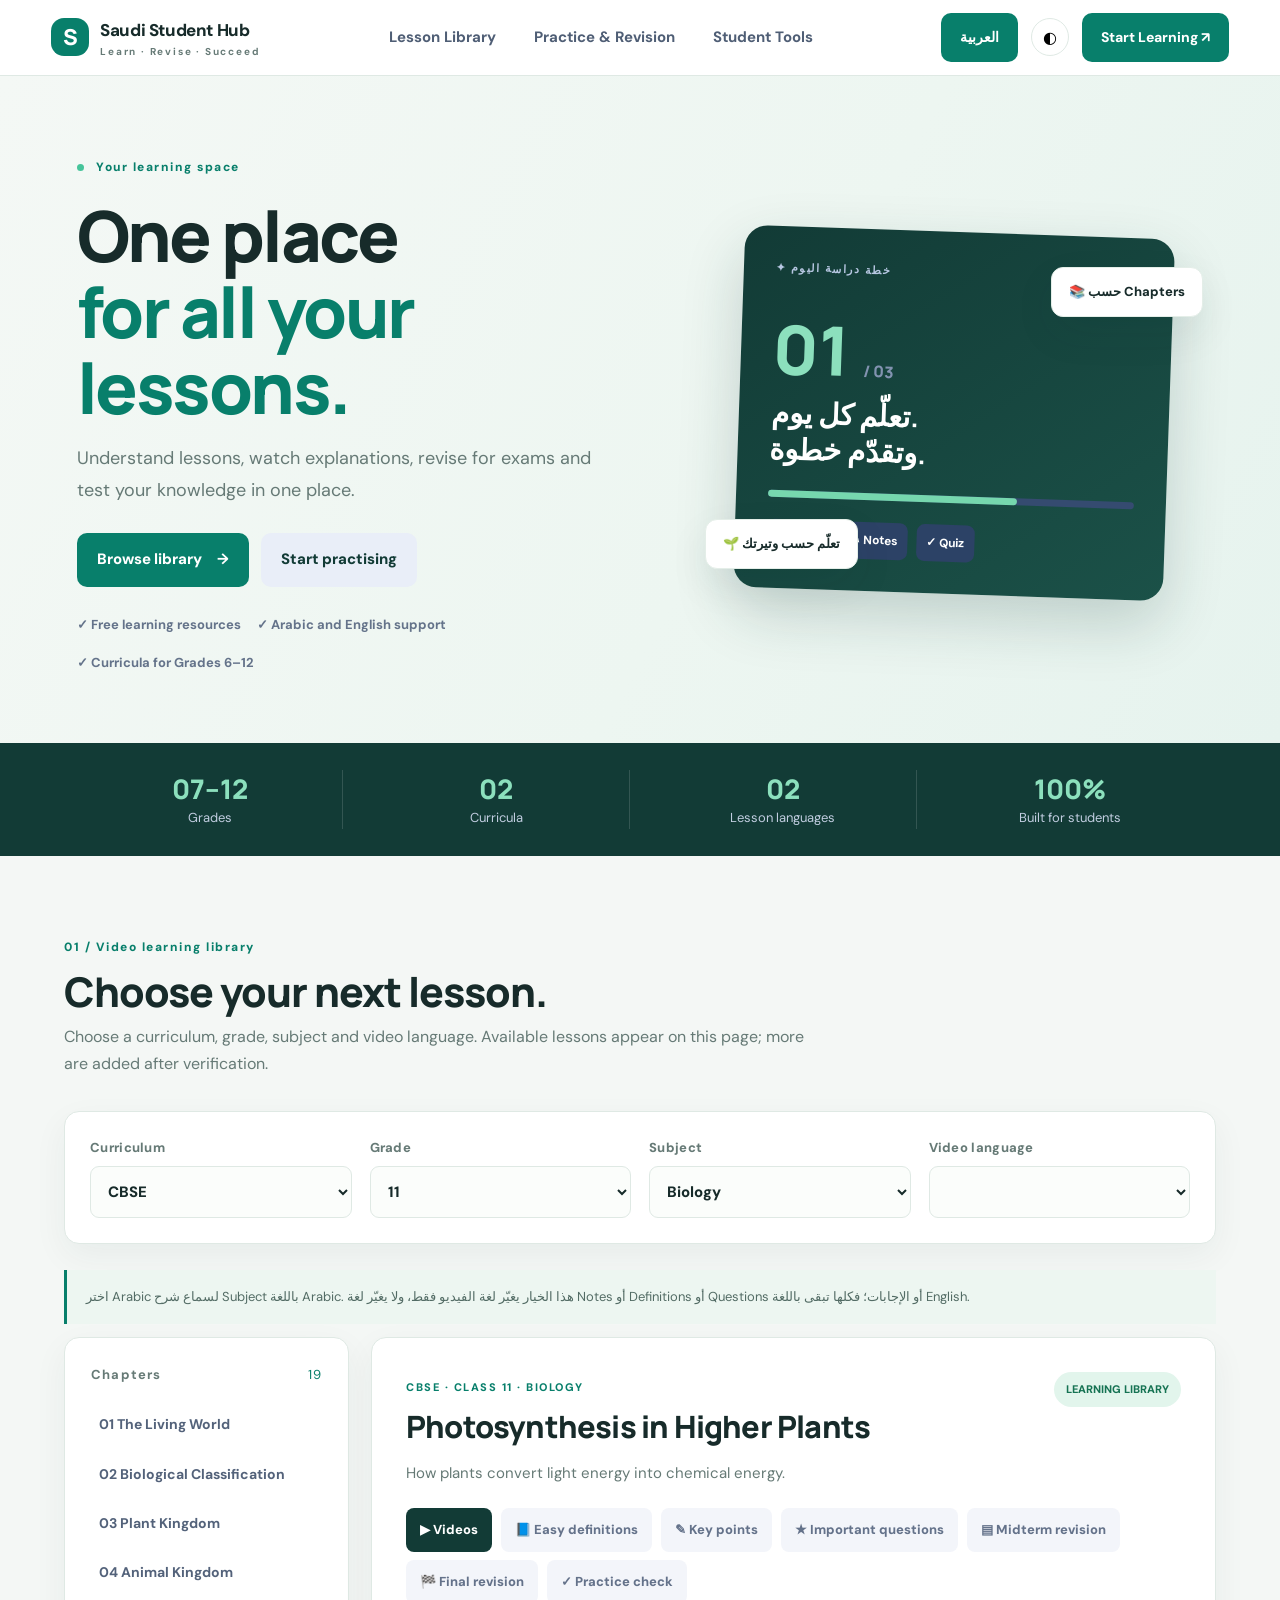
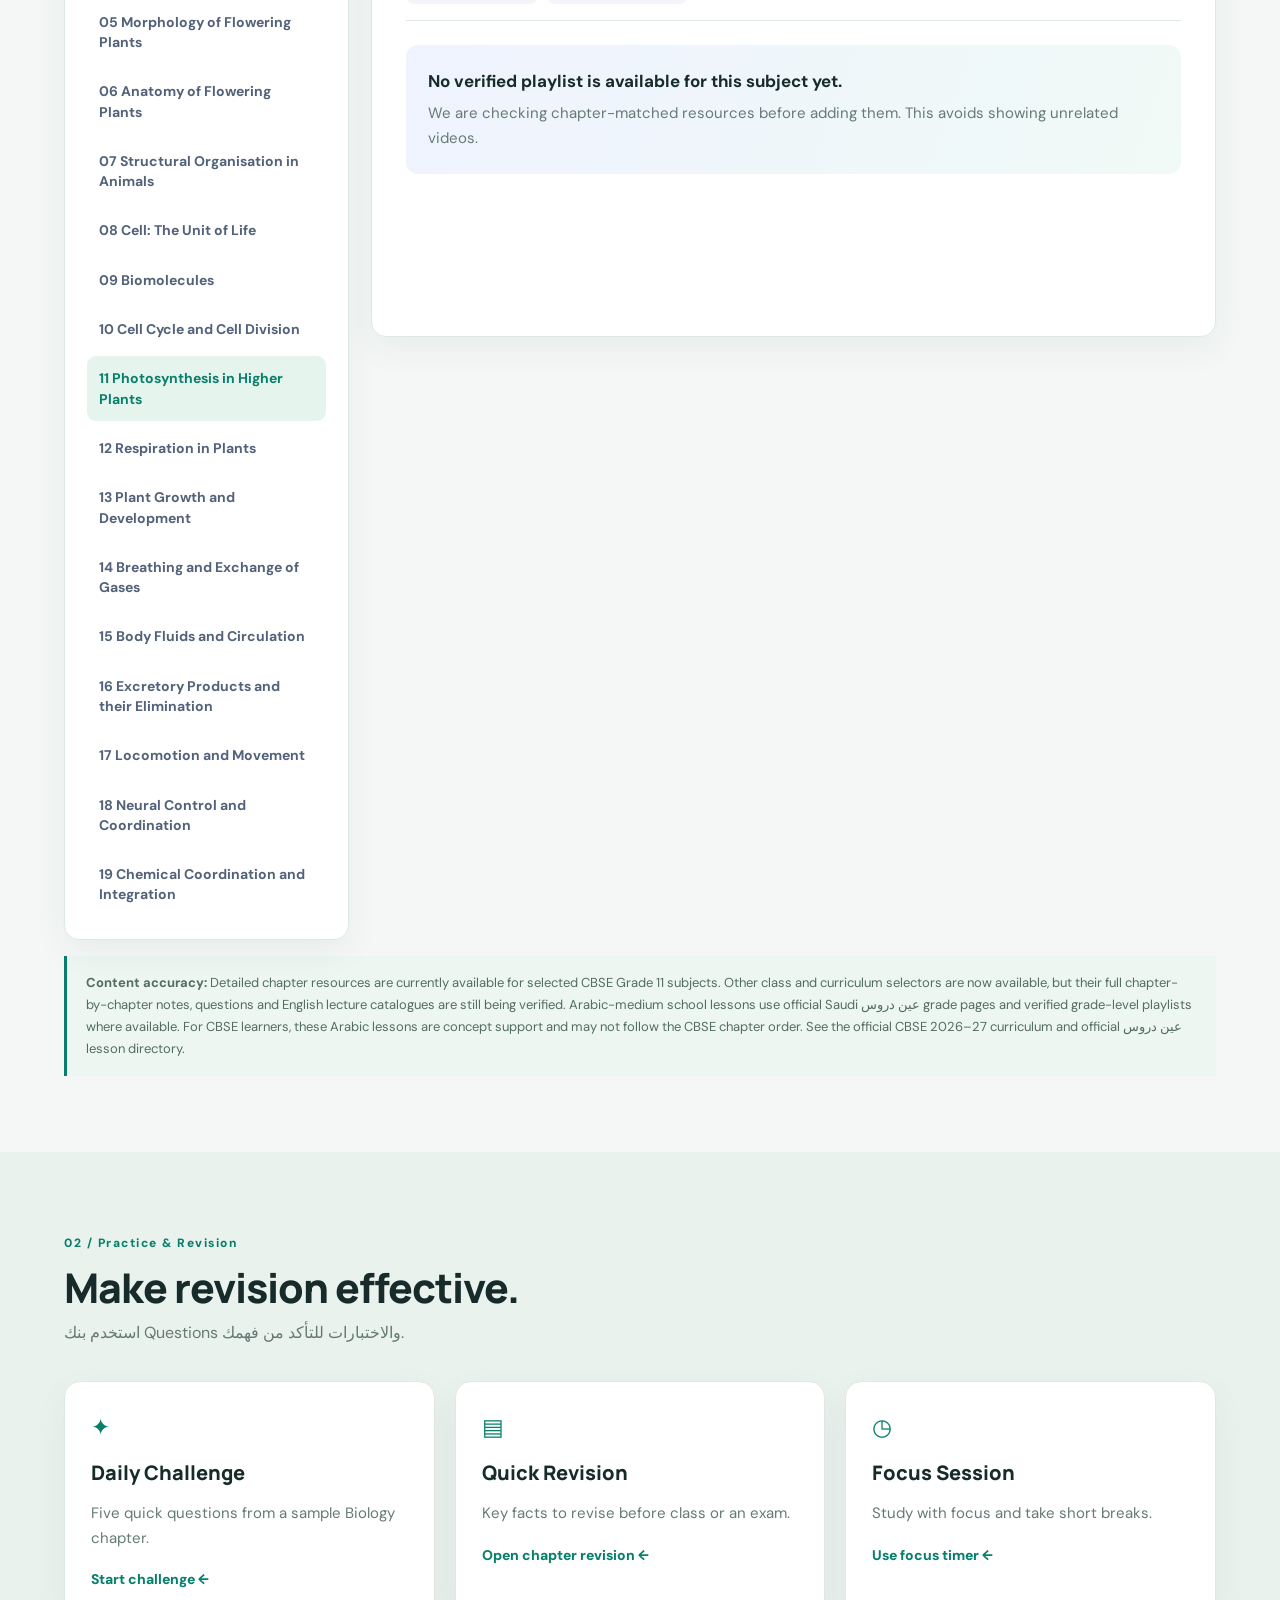
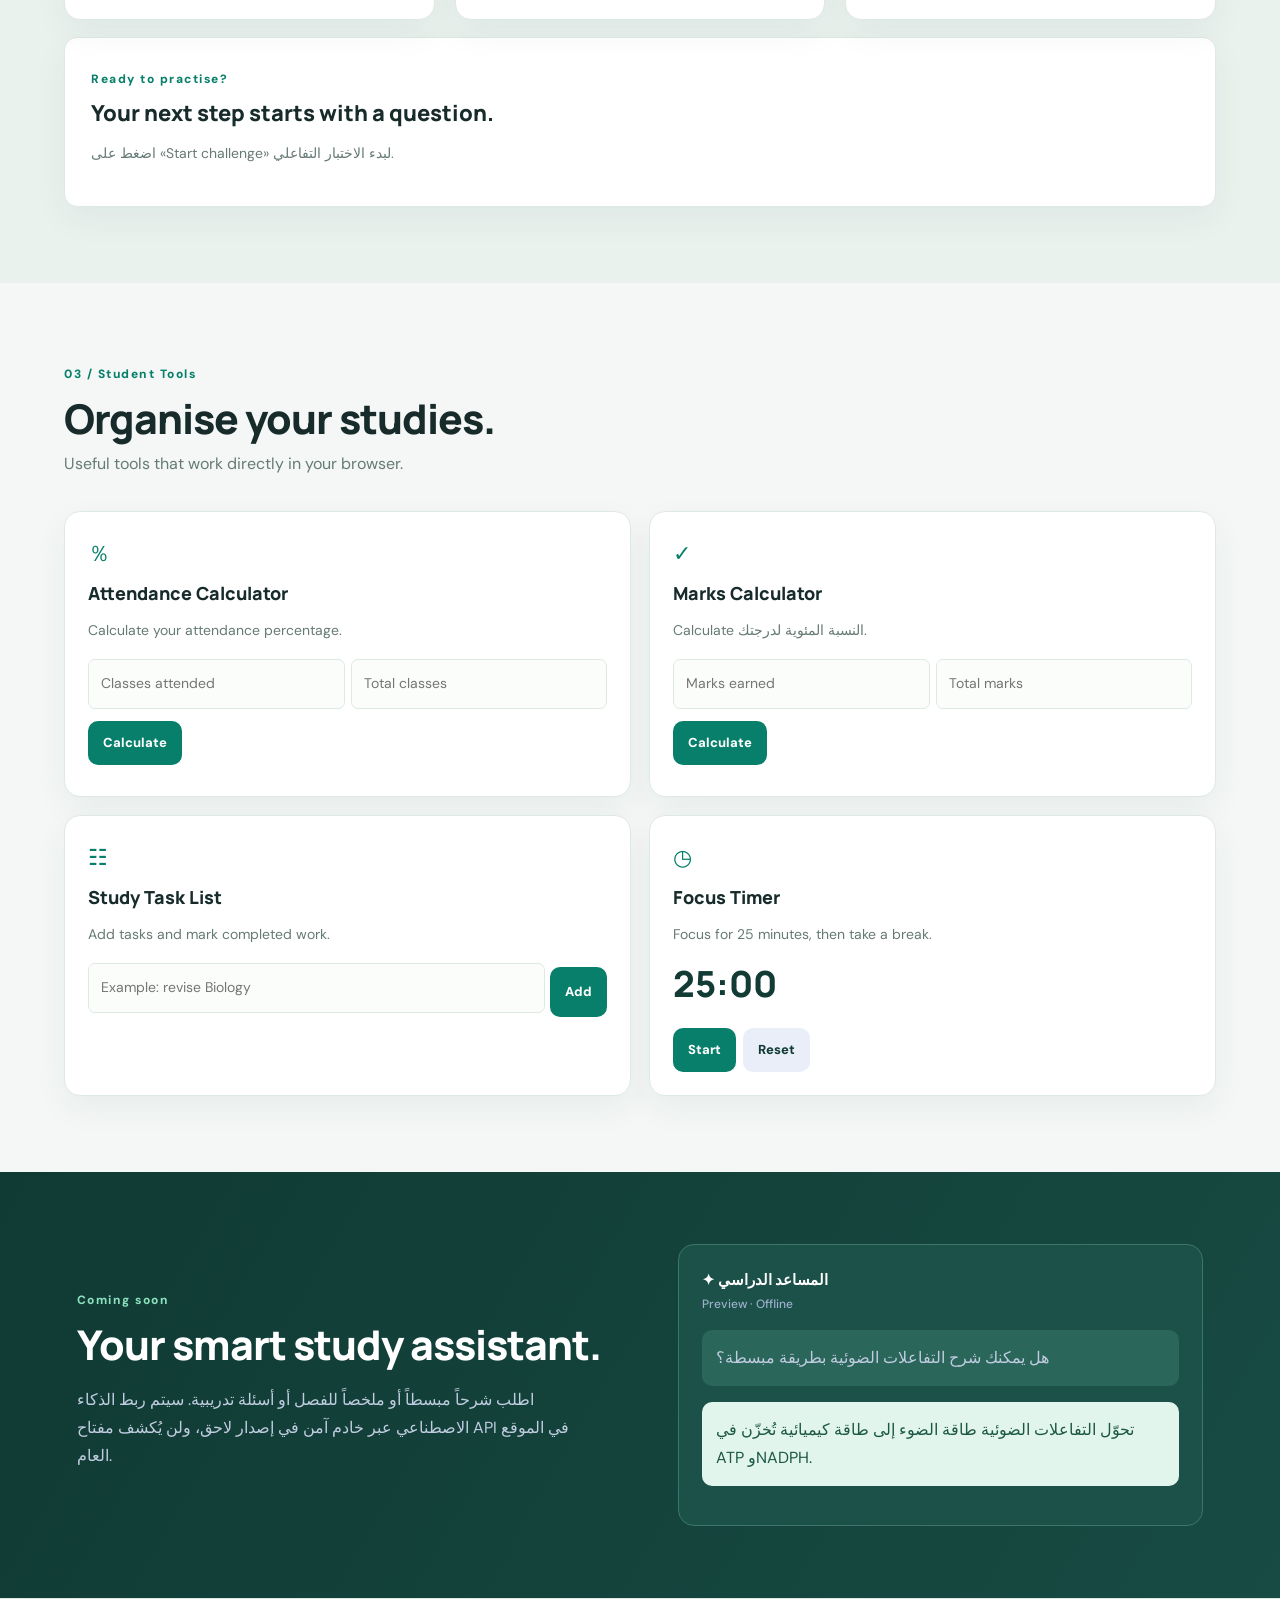
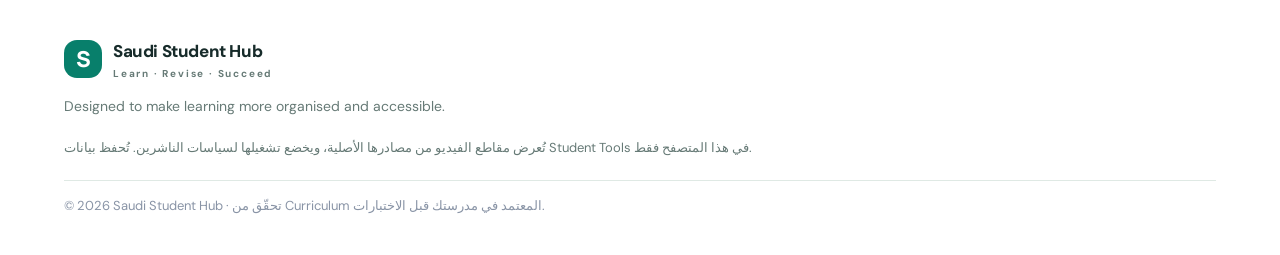
==== index-en.html @ b5b779c4 "Add English interface page for Saudi Student Hub" ====
<!doctype html>
<html lang="en" dir="ltr">
<head>
<meta charset="utf-8"><meta name="viewport" content="width=device-width,initial-scale=1">
<meta name="description" content="Saudi Student Hub: organised chapter lessons, embedded videos, notes, revision and practice.">
<title>Saudi Student Hub | Learn, Revise, Succeed</title><link rel="stylesheet" href="style.css">
</head>
<body>
<header class="topbar"><a class="brand" href="#home"><span class="brandmark">S</span><span>Saudi Student Hub<small>Learn · Revise · Succeed</small></span></a><nav><a href="#library">Lesson Library</a><a href="#practice">Practice & Revision</a><a href="#tools">Student Tools</a></nav><div class="top-actions"><a class="primary-link" href="index.html">Arabic</a><button id="themeToggle" class="icon-btn" aria-label="تغيير المظهر">◐</button><a class="primary-link" href="#library">Start Learning ↗</a></div></header>
<main id="home">
<section class="hero"><div class="hero-copy"><span class="eyebrow"><i></i> Your learning space</span><h1>One place<br><em>for all your lessons.</em></h1><p>Understand lessons, watch explanations, revise for exams and test your knowledge in one place.</p><div class="hero-actions"><a class="btn primary" href="#library">Browse library <b>→</b></a><a class="btn secondary" href="#practice">Start practising</a></div><div class="hero-meta"><span>✓ Free learning resources</span><span>✓ Arabic and English support</span><span>✓ Curricula for Grades 6–12</span></div></div><div class="hero-art"><div class="art-card"><div class="art-head"><span>✦ خطة دراسة اليوم</span><span class="status">READY</span></div><div class="art-number">01 <small>/ 03</small></div><h3>تعلّم كل يوم.<br>وتقدّم خطوة.</h3><div class="art-progress"><span></span></div><div class="art-tags"><b>▶ Video</b><b>✎ Notes</b><b>✓ Quiz</b></div></div><div class="bubble bubble-one">📚 حسب Chapters</div><div class="bubble bubble-two">🌱 تعلّم حسب وتيرتك</div></div></section>
<section class="stats"><div><b>07–12</b><span>Grades</span></div><div><b>02</b><span>Curricula</span></div><div><b>02</b><span>Lesson languages</span></div><div><b>100%</b><span>Built for students</span></div></section>
<section id="library" class="section"><div class="section-title"><div><span class="eyebrow">01 / Video learning library</span><h2>Choose your next lesson.</h2><p>Choose a curriculum, grade, subject and video language. Available lessons appear on this page; more are added after verification.</p></div></div>
<div class="selector-panel"><label>Curriculum<select id="curriculum"><option value="CBSE">CBSE</option><option value="Saudi curriculum">Curriculum السعودي</option></select></label><label>Grade<select id="classSelect"><option>6</option><option>7</option><option>8</option><option>9</option><option>10</option><option selected>11</option><option>12</option></select></label><label>Subject<select id="subjectSelect"><option>Biology</option><option>Chemistry</option><option>Physics</option><option>Mathematics</option><option value="English">English</option><option value="Arabic">Arabic</option></select></label><label>Video language<select id="languageSelect"><option>English</option><option>Arabic</option></select></label></div>
<p class="scope-note">اختر Arabic لسماع شرح Subject باللغة Arabic. هذا الخيار يغيّر لغة الفيديو فقط، ولا يغيّر لغة Notes أو Definitions أو Questions أو الإجابات؛ فكلها تبقى باللغة English.</p>
<div class="learning-layout"><aside class="chapter-panel"><div class="panel-heading"><b>Chapters</b><span id="chapterCount">08</span></div><div id="chapterList"></div></aside><article id="chapterArea" class="chapter-area" aria-live="polite"></article></div>
<div class="scope-note"><b>Content accuracy:</b> Detailed chapter resources are currently available for selected CBSE Grade 11 subjects. Other class and curriculum selectors are now available, but their full chapter-by-chapter notes, questions and English lecture catalogues are still being verified. Arabic-medium school lessons use official Saudi عين دروس grade pages and verified grade-level playlists where available. For CBSE learners, these Arabic lessons are concept support and may not follow the CBSE chapter order. See the <a href="https://cbseacademic.nic.in/curriculum_2027.html" target="_blank" rel="noopener">official CBSE 2026–27 curriculum</a> and <a href="https://www.ientv.edu.sa/ar/doros" target="_blank" rel="noopener">official عين دروس lesson directory</a>.</div>
</section>
<section id="practice" class="section practice-section"><div class="section-title"><div><span class="eyebrow">02 / Practice & Revision</span><h2>Make revision effective.</h2><p>استخدم بنك Questions والاختبارات للتأكد من فهمك.</p></div></div><div class="practice-grid"><div class="practice-card"><span class="card-icon">✦</span><h3>Daily Challenge</h3><p>Five quick questions from a sample Biology chapter.</p><button class="text-btn" id="dailyQuiz">Start challenge ←</button></div><div class="practice-card"><span class="card-icon">▤</span><h3>Quick Revision</h3><p>Key facts to revise before class or an exam.</p><a class="text-btn" href="#library">Open chapter revision ←</a></div><div class="practice-card"><span class="card-icon">◷</span><h3>Focus Session</h3><p>Study with focus and take short breaks.</p><a class="text-btn" href="#tools">Use focus timer ←</a></div></div><div id="quizArea" class="quiz-area"><div><span class="eyebrow">Ready to practise?</span><h3>Your next step starts with a question.</h3><p>اضغط على «Start challenge» لبدء الاختبار التفاعلي.</p></div></div></section>
<section id="tools" class="section tools-section"><div class="section-title"><div><span class="eyebrow">03 / Student Tools</span><h2>Organise your studies.</h2><p>Useful tools that work directly in your browser.</p></div></div><div class="tools-grid"><div class="tool-card"><span class="tool-symbol">％</span><h3>Attendance Calculator</h3><p>Calculate your attendance percentage.</p><div class="two-inputs"><input id="attended" type="number" min="0" placeholder="Classes attended"><input id="total" type="number" min="1" placeholder="Total classes"></div><button class="btn primary small" id="attendanceBtn">Calculate</button><output id="attendanceResult"></output></div><div class="tool-card"><span class="tool-symbol">✓</span><h3>Marks Calculator</h3><p>Calculate النسبة المئوية لدرجتك.</p><div class="two-inputs"><input id="marks" type="number" min="0" placeholder="Marks earned"><input id="outOf" type="number" min="1" placeholder="Total marks"></div><button class="btn primary small" id="marksBtn">Calculate</button><output id="marksResult"></output></div><div class="tool-card"><span class="tool-symbol">☷</span><h3>Study Task List</h3><p>Add tasks and mark completed work.</p><form id="taskForm" class="task-form"><input id="taskInput" placeholder="Example: revise Biology" maxlength="80" required><button class="btn primary small">Add</button></form><ul id="taskList"></ul></div><div class="tool-card"><span class="tool-symbol">◷</span><h3>Focus Timer</h3><p>Focus for 25 minutes, then take a break.</p><div id="timer">25:00</div><div class="timer-buttons"><button id="timerStart" class="btn primary small">Start</button><button id="timerReset" class="btn secondary small">Reset</button></div></div></div></section>
<section class="assistant"><div><span class="eyebrow">Coming soon</span><h2>Your smart study assistant.</h2><p>اطلب شرحاً مبسطاً أو ملخصاً للفصل أو أسئلة تدريبية. سيتم ربط الذكاء الاصطناعي عبر خادم آمن في إصدار لاحق، ولن يُكشف مفتاح API في الموقع العام.</p></div><div class="chat-preview"><div class="chat-title">✦ المساعد الدراسي <small>Preview · Offline</small></div><p class="chat-bubble">هل يمكنك شرح التفاعلات الضوئية بطريقة مبسطة؟</p><p class="chat-bubble reply">تحوّل التفاعلات الضوئية طاقة الضوء إلى طاقة كيميائية تُخزّن في ATP وNADPH.</p></div></section>
</main><footer><a class="brand" href="#home"><span class="brandmark">S</span><span>Saudi Student Hub<small>Learn · Revise · Succeed</small></span></a><p>Designed to make learning more organised and accessible.</p><small>تُعرض مقاطع الفيديو من مصادرها الأصلية، ويخضع تشغيلها لسياسات الناشرين. تُحفظ بيانات Student Tools في هذا المتصفح فقط.</small><div class="footer-bottom">© <span id="year"></span> Saudi Student Hub · تحقّق من Curriculum المعتمد في مدرستك قبل الاختبارات.</div></footer>
<script src="script.js"></script></body></html>
---- style.css ----
@import url('https://fonts.googleapis.com/css2?family=DM+Sans:wght@400;500;600;700;800&family=Manrope:wght@400;500;600;700;800&display=swap');
:root{--bg:#f6f8fc;--surface:#fff;--ink:#17243b;--muted:#69768b;--line:#e4e9f1;--navy:#172d50;--blue:#3867df;--mint:#dff6ee;--purple:#eee9ff;--shadow:0 18px 55px rgba(25,47,82,.08)}*{box-sizing:border-box}html{scroll-behavior:smooth}body{margin:0;background:var(--bg);color:var(--ink);font-family:'DM Sans',sans-serif;line-height:1.55}a{color:inherit;text-decoration:none}button,input,select{font:inherit}.topbar{height:78px;padding:0 max(5vw,24px);display:flex;align-items:center;justify-content:space-between;background:rgba(255,255,255,.94);border-bottom:1px solid var(--line);position:sticky;top:0;z-index:10;backdrop-filter:blur(14px)}.brand{display:flex;align-items:center;gap:11px;font-weight:800;letter-spacing:-.4px}.brandmark{width:38px;height:38px;border-radius:12px;background:var(--navy);color:white;display:grid;place-items:center;font:800 22px Manrope}.brand small{display:block;font-size:9px;letter-spacing:1.8px;color:var(--muted);font-weight:700}.topbar nav{display:flex;gap:34px;color:#4f5e75;font-size:13px;font-weight:700}.topbar nav a:hover{color:var(--blue)}.top-actions{display:flex;align-items:center;gap:13px}.icon-btn{border:1px solid var(--line);background:white;border-radius:50%;width:38px;height:38px;cursor:pointer}.primary-link{background:var(--blue);color:white;padding:11px 17px;border-radius:10px;font-size:12px;font-weight:800}.hero{padding:82px max(8vw,28px) 76px;display:grid;grid-template-columns:1.05fr .95fr;gap:6vw;align-items:center;background:linear-gradient(120deg,#f6f8fc 55%,#edf2ff)}.eyebrow{font-size:10px;font-weight:800;letter-spacing:1.8px;color:var(--blue)}.eyebrow i{display:inline-block;width:7px;height:7px;background:#46c49a;border-radius:50%;margin-right:8px}.hero h1{font:800 clamp(42px,5.4vw,72px)/1.04 Manrope;letter-spacing:-3.5px;margin:18px 0}.hero h1 em{color:var(--blue);font-style:normal}.hero-copy>p{color:var(--muted);max-width:520px;font-size:16px}.hero-actions{display:flex;gap:12px;margin:27px 0}.btn{border:0;border-radius:10px;padding:13px 18px;display:inline-flex;align-items:center;gap:15px;font-size:12px;font-weight:800;cursor:pointer}.primary{background:var(--blue);color:white}.secondary{background:#e9eef8;color:var(--navy)}.hero-meta{display:flex;flex-wrap:wrap;gap:17px;color:#64738a;font-size:11px;font-weight:700}.hero-art{min-height:340px;position:relative;display:grid;place-items:center;background:radial-gradient(circle,#dce6ff 0,transparent 65%)}.art-card{background:var(--navy);color:white;width:min(390px,90%);padding:28px;border-radius:23px;box-shadow:0 25px 65px #243e6b44;transform:rotate(2deg)}.art-head{display:flex;justify-content:space-between;color:#b7c7e2;font-size:9px;letter-spacing:1.5px;font-weight:800}.status{color:#70e0b4}.art-number{font:800 62px Manrope;margin-top:25px;color:#8baaff}.art-number small{font-size:16px;color:#8293b0}.art-card h3{font:700 26px/1.25 Manrope;margin:0 0 24px}.art-progress{height:7px;background:#354b70;border-radius:10px}.art-progress span{display:block;width:68%;height:100%;background:#6dd5b0;border-radius:10px}.art-tags{display:flex;gap:9px;margin-top:22px}.art-tags b{font-size:10px;background:#2c4266;padding:8px 10px;border-radius:8px}.bubble{position:absolute;background:white;padding:12px 16px;border-radius:12px;box-shadow:var(--shadow);font-size:11px;font-weight:800}.bubble-one{top:35px;right:0}.bubble-two{bottom:25px;left:0}.stats{margin:-1px auto 0;background:var(--navy);color:white;display:grid;grid-template-columns:repeat(4,1fr);padding:23px 8%;gap:15px}.stats div{display:flex;flex-direction:column;align-items:center;border-right:1px solid #ffffff24}.stats div:last-child{border:0}.stats b{font:800 23px Manrope;color:#8fe0c0}.stats span{font-size:10px;color:#c1cde0}.section{padding:82px max(7vw,24px)}.section-title{display:flex;justify-content:space-between;align-items:end;margin-bottom:27px}.section-title h2,.assistant h2{font:800 clamp(28px,3vw,40px) Manrope;letter-spacing:-1.5px;margin:8px 0}.section-title p{margin:0;color:var(--muted);font-size:13px}.selector-panel{display:grid;grid-template-columns:repeat(4,1fr);gap:14px;background:white;padding:20px;border:1px solid var(--line);border-radius:15px;box-shadow:var(--shadow);margin-bottom:20px}.selector-panel label{font-size:10px;color:var(--muted);font-weight:800;letter-spacing:.7px}.selector-panel select{display:block;width:100%;margin-top:7px;padding:12px;border:1px solid var(--line);border-radius:9px;background:#fbfcff;color:var(--ink);font-size:12px}.learning-layout{display:grid;grid-template-columns:245px 1fr;gap:18px;align-items:start}.chapter-panel,.chapter-area{background:white;border:1px solid var(--line);border-radius:15px;box-shadow:var(--shadow)}.chapter-panel{padding:18px}.panel-heading{display:flex;justify-content:space-between;font-size:10px;letter-spacing:1.2px;color:var(--muted);padding:4px 4px 14px}.panel-heading span{color:var(--blue)}#chapterList{display:grid;gap:5px}.chapter-button{text-align:left;border:0;background:transparent;padding:11px;border-radius:9px;color:#53627a;font-size:11px;font-weight:700;cursor:pointer}.chapter-button.active,.chapter-button:hover{background:#edf2ff;color:var(--blue)}.chapter-area{padding:25px;min-height:600px}.chapter-top{display:flex;justify-content:space-between;gap:12px;align-items:start}.chapter-top .eyebrow{font-size:9px}.chapter-top h2{font:800 27px Manrope;letter-spacing:-.8px;margin:7px 0}.chapter-tag{background:#e9f7f1;color:#22845e;padding:7px 10px;border-radius:20px;font-size:9px;font-weight:800;white-space:nowrap}.chapter-desc{color:var(--muted);font-size:12px;margin:5px 0 18px}.tabs{display:flex;gap:6px;flex-wrap:wrap;border-bottom:1px solid var(--line);padding-bottom:12px}.tab{background:#f3f5fa;border:0;border-radius:8px;padding:9px 12px;font-size:10px;font-weight:800;color:#64728a;cursor:pointer}.tab.active{background:var(--navy);color:white}.tab-content{padding-top:19px}.video-grid{display:grid;grid-template-columns:repeat(2,1fr);gap:15px}.video-card{border:1px solid var(--line);border-radius:12px;padding:12px}.video-card h4{margin:0 0 5px;font-size:12px}.video-card p{margin:0 0 10px;color:var(--muted);font-size:10px}.video-frame{width:100%;aspect-ratio:16/9;border:0;border-radius:9px;background:#101c31}.video-note{font-size:10px;color:var(--muted);margin-top:12px}.notes-grid{display:grid;grid-template-columns:repeat(2,1fr);gap:11px}.note{background:#f7f9fd;border:1px solid var(--line);padding:15px;border-radius:10px}.note b{font-size:11px}.note p{font-size:11px;color:var(--muted);margin:5px 0 0}.question{border:1px solid var(--line);border-radius:10px;padding:14px;margin-bottom:10px}.question h4{font-size:12px;margin:0 0 9px}.answer{display:none;background:#eff8f4;padding:11px;border-radius:8px;font-size:11px;color:#245c48;margin-top:9px}.answer.show{display:block}.reveal{border:0;background:#edf2ff;color:var(--blue);border-radius:7px;padding:7px 10px;font-size:10px;font-weight:800;cursor:pointer}.revision-banner{background:linear-gradient(110deg,#eff3ff,#f0faf6);border-radius:12px;padding:18px;margin-bottom:15px}.revision-banner b{font-size:13px}.revision-banner p{font-size:11px;color:var(--muted);margin:5px 0 0}.revision-list{padding-left:18px;font-size:11px;color:#53627a}.revision-list li{margin:9px 0}.quiz-question{font-size:13px;font-weight:800}.quiz-options{display:grid;gap:8px;margin-top:13px}.quiz-option{border:1px solid var(--line);background:white;text-align:left;padding:10px;border-radius:8px;font-size:11px;cursor:pointer}.quiz-option.correct{background:#e5f8ef;border-color:#78cba7}.quiz-option.wrong{background:#fff0ef;border-color:#e4a19a}.scope-note{margin-top:16px;padding:13px 16px;border-left:3px solid #7f9ce9;background:#edf2fc;color:#5e6b82;font-size:10px}.practice-section{background:#eef2fa}.practice-grid{display:grid;grid-template-columns:repeat(3,1fr);gap:15px}.practice-card{background:white;padding:22px;border-radius:13px;border:1px solid var(--line)}.card-icon{font-size:23px;color:var(--blue)}.practice-card h3{font:800 17px Manrope;margin:12px 0 5px}.practice-card p{font-size:11px;color:var(--muted);min-height:36px}.text-btn{border:0;background:transparent;color:var(--blue);font-size:11px;font-weight:800;padding:0;cursor:pointer}.quiz-area{background:white;border:1px solid var(--line);border-radius:13px;margin-top:17px;padding:22px;min-height:130px}.quiz-area h3{margin:7px 0;font:800 20px Manrope}.quiz-area p{font-size:11px;color:var(--muted)}.tools-grid{display:grid;grid-template-columns:repeat(4,1fr);gap:14px}.tool-card{background:white;border:1px solid var(--line);border-radius:13px;padding:18px}.tool-symbol{font-size:22px;color:var(--blue)}.tool-card h3{font:800 14px Manrope;margin:8px 0 4px}.tool-card p{font-size:10px;color:var(--muted);min-height:30px}.two-inputs{display:grid;grid-template-columns:1fr 1fr;gap:6px}.tool-card input{min-width:0;width:100%;border:1px solid var(--line);border-radius:7px;padding:9px;font-size:10px;margin:4px 0}.small{padding:9px 12px;font-size:10px;margin-top:8px}.tool-card output{display:block;font-size:10px;color:#26845f;margin-top:8px}.task-form{display:flex;gap:5px}.task-form input{flex:1}.task-form button{white-space:nowrap}#taskList{padding-left:17px;font-size:10px;color:#53627a}#timer{font:800 30px Manrope;margin:12px 0;color:var(--navy)}.timer-buttons{display:flex;gap:7px}.assistant{background:var(--navy);color:white;padding:58px max(8vw,25px);display:grid;grid-template-columns:1fr 1fr;gap:8vw;align-items:center}.assistant .eyebrow{color:#8fe0c0}.assistant p{color:#c0cce0;font-size:13px;max-width:500px}.chat-preview{background:#203b65;border:1px solid #49618a;border-radius:16px;padding:18px}.chat-title{font-weight:800;font-size:12px}.chat-title small{display:block;color:#9db0ce;font-size:9px;font-weight:500}.chat-bubble{background:#36517a;padding:12px;border-radius:10px;font-size:11px;max-width:85%;color:white}.chat-bubble.reply{background:#e9f7f1;color:#245c48;margin-left:auto}footer{padding:32px max(7vw,24px);background:white;border-top:1px solid var(--line)}footer>p{font-size:11px;color:var(--muted)}footer>small{font-size:10px;color:var(--muted)}.footer-bottom{border-top:1px solid var(--line);margin-top:20px;padding-top:14px;color:#8994a6;font-size:10px}.dark{--bg:#101827;--surface:#182438;--ink:#eaf0fa;--muted:#a7b4c8;--line:#2b3a50;--navy:#0b1730}.dark .topbar,.dark footer,.dark .chapter-panel,.dark .chapter-area,.dark .selector-panel,.dark .practice-card,.dark .quiz-area,.dark .tool-card{background:#182438;color:var(--ink)}.dark .selector-panel select,.dark .chapter-button,.dark .quiz-option,.dark .tool-card input{background:#202e43;color:var(--ink);border-color:var(--line)}.dark .hero{background:linear-gradient(120deg,#101827,#1a2942)}.dark .stats{background:#0b1730}.dark .practice-section{background:#131f32}.dark .note{background:#202e43}.dark .answer{background:#1e4238;color:#b9ead5}.dark .scope-note{background:#1c2c45;color:#bac8dc}.dark .icon-btn{background:#202e43;color:white;border-color:var(--line)}
@media(max-width:900px){.topbar nav{gap:14px}.hero{padding-top:55px}.tools-grid{grid-template-columns:repeat(2,1fr)}}@media(max-width:680px){.topbar{height:66px;padding:0 16px}.topbar nav{display:none}.primary-link{display:none}.hero{grid-template-columns:1fr;padding:55px 22px 40px}.hero-art{min-height:280px}.hero h1{font-size:49px}.stats{grid-template-columns:repeat(2,1fr);padding:20px}.stats div:nth-child(2){border:0}.section{padding:55px 17px}.selector-panel{grid-template-columns:repeat(2,1fr);padding:14px}.learning-layout{grid-template-columns:1fr}.chapter-panel{padding:12px}.chapter-list{display:flex!important;overflow:auto;gap:5px}#chapterList{display:flex}.chapter-button{white-space:nowrap}.chapter-area{padding:17px}.chapter-top h2{font-size:22px}.video-grid,.notes-grid{grid-template-columns:1fr}.practice-grid{grid-template-columns:1fr}.tools-grid{grid-template-columns:1fr 1fr}.assistant{grid-template-columns:1fr;padding:45px 22px}.hero-meta{gap:9px}.section-title h2{font-size:29px}}@media(max-width:390px){.tools-grid{grid-template-columns:1fr}.selector-panel{grid-template-columns:1fr 1fr}.art-tags{gap:4px}.art-tags b{font-size:8px;padding:7px}}

/* Version 3.1 — readability, alignment and spacing fixes */
:root{--content-width:1240px}
html{font-size:16px}
body{width:100%;min-width:320px;font-size:16px;line-height:1.7;overflow-x:hidden;word-break:normal;overflow-wrap:break-word}
main,footer{width:100%}
.topbar{padding-left:max(4vw,24px);padding-right:max(4vw,24px);gap:24px}
.brand{font-size:17px;flex-shrink:0}
.brand small{font-size:10px;line-height:1.5}
.topbar nav{font-size:15px;gap:clamp(18px,3vw,38px)}
.primary-link{font-size:14px;padding:13px 19px}
.hero{padding:clamp(64px,8vw,104px) max(calc((100vw - var(--content-width))/2),6vw);gap:clamp(36px,6vw,88px)}
.eyebrow{font-size:12px;letter-spacing:1.5px}
.hero h1{font-size:clamp(48px,5.5vw,76px);line-height:1.08;letter-spacing:-2.5px}
.hero-copy>p{font-size:18px;line-height:1.75;max-width:590px}
.btn{font-size:15px;padding:14px 20px}
.hero-meta{font-size:13px;gap:16px}
.art-card{padding:32px;width:min(430px,92%)}
.art-head{font-size:11px}.art-number{font-size:68px}.art-card h3{font-size:29px}.art-tags b{font-size:12px}
.bubble{font-size:13px;padding:13px 17px}
.stats{padding:27px max(calc((100vw - var(--content-width))/2),6vw);gap:20px}
.stats b{font-size:27px}.stats span{font-size:13px}
.section{max-width:1440px;margin:0 auto;padding:clamp(58px,7vw,90px) max(calc((100vw - var(--content-width))/2),5vw)}
.section-title{margin-bottom:34px}
.section-title h2,.assistant h2{font-size:clamp(30px,3.2vw,43px);line-height:1.2;letter-spacing:-1px}
.section-title p{font-size:16px;line-height:1.65;max-width:760px}
.selector-panel{gap:18px;padding:25px;margin-bottom:26px}
.selector-panel label{font-size:13px;letter-spacing:.3px}
.selector-panel select{font-size:15px;padding:14px 13px;min-height:48px}
.learning-layout{grid-template-columns:minmax(230px,285px) minmax(0,1fr);gap:22px}
.chapter-panel{padding:22px}
.panel-heading{font-size:13px;padding-bottom:16px}
.chapter-button{font-size:14px;line-height:1.45;padding:12px}
.chapter-area{padding:clamp(22px,3vw,34px);min-width:0}
.chapter-top h2{font-size:clamp(25px,2.4vw,32px);line-height:1.25}
.chapter-top .eyebrow{font-size:11px}
.chapter-tag{font-size:11px;padding:8px 12px}
.chapter-desc{font-size:15px;line-height:1.65;margin:9px 0 22px}
.tabs{gap:9px;padding-bottom:16px}
.tab{font-size:13px;padding:11px 14px}
.tab-content{padding-top:24px}
.video-grid{gap:20px}
.video-card{padding:17px;border-radius:14px;min-width:0}
.video-card h4{font-size:16px;line-height:1.4}
.video-card p{font-size:14px;line-height:1.6}
.video-note{font-size:13px;line-height:1.6}
.notes-grid{gap:15px}
.note{padding:19px}
.note b{font-size:15px}.note p{font-size:14px;line-height:1.7}
.question{padding:18px;margin-bottom:13px}
.question h4{font-size:16px;line-height:1.55;margin-bottom:13px}
.reveal{font-size:13px;padding:9px 13px}
.answer{font-size:14px;line-height:1.7;padding:14px}
.revision-banner{padding:22px;margin-bottom:20px}
.revision-banner b{font-size:17px}.revision-banner p{font-size:15px;line-height:1.7}
.revision-list{font-size:15px;line-height:1.7;padding-left:24px}
.revision-list li{margin:11px 0}
.quiz-question{font-size:17px;line-height:1.6}
.quiz-option{font-size:15px;padding:13px}
.scope-note{font-size:13px;line-height:1.7;padding:16px 19px}
.practice-grid{gap:20px}
.practice-card{padding:26px}
.practice-card h3{font-size:20px}.practice-card p{font-size:15px;line-height:1.65;min-height:0}
.text-btn{font-size:14px}
.quiz-area{padding:26px;min-height:150px}
.quiz-area h3{font-size:22px}.quiz-area p{font-size:14px}
.tools-grid{grid-template-columns:repeat(2,minmax(0,1fr));gap:18px}
.tool-card{padding:23px;min-width:0}
.tool-card h3{font-size:18px;line-height:1.35}.tool-card p{font-size:14px;line-height:1.6;min-height:0}
.tool-card input{font-size:14px;padding:12px;min-width:0}
.small{font-size:13px;padding:11px 15px}
.tool-card output{font-size:14px}
#taskList{font-size:14px;line-height:1.7}
#timer{font-size:36px}
.assistant{padding:clamp(45px,6vw,72px) max(calc((100vw - var(--content-width))/2),6vw);gap:clamp(32px,6vw,80px)}
.assistant p{font-size:16px;line-height:1.75}
.chat-preview{padding:23px}.chat-title{font-size:15px}.chat-title small{font-size:12px}.chat-bubble{font-size:14px;line-height:1.6;padding:14px}
footer{padding:38px max(calc((100vw - var(--content-width))/2),5vw)}
footer>p{font-size:14px}footer>small{font-size:13px;line-height:1.7}.footer-bottom{font-size:13px}
button,a,select,input{max-width:100%}
@media(max-width:900px){.hero{padding-left:5vw;padding-right:5vw}.learning-layout{grid-template-columns:1fr}.chapter-panel{padding:16px}#chapterList{display:flex;overflow-x:auto;gap:7px;padding-bottom:5px}.chapter-button{white-space:nowrap;flex:0 0 auto}.tools-grid{grid-template-columns:repeat(2,minmax(0,1fr))}}
@media(max-width:680px){.topbar{height:auto;min-height:68px;padding:10px 16px}.brand{font-size:15px}.brandmark{width:36px;height:36px}.hero{padding:48px 22px 38px}.hero h1{font-size:clamp(43px,11vw,58px);letter-spacing:-1.8px}.hero-copy>p{font-size:16px}.hero-meta{font-size:12px}.stats{padding:20px 16px}.stats b{font-size:23px}.stats span{font-size:12px}.section{padding:52px 18px}.section-title h2{font-size:30px}.section-title p{font-size:14px}.selector-panel{grid-template-columns:repeat(2,minmax(0,1fr));padding:16px;gap:12px}.selector-panel label{font-size:12px}.selector-panel select{font-size:14px;padding:12px}.chapter-area{padding:19px}.chapter-top{flex-wrap:wrap}.chapter-top h2{font-size:24px}.tabs{gap:7px}.tab{font-size:12px;padding:10px}.video-grid,.notes-grid{grid-template-columns:1fr}.practice-grid{grid-template-columns:1fr}.tools-grid{grid-template-columns:1fr 1fr}.tool-card{padding:17px}.two-inputs{grid-template-columns:1fr}.assistant{grid-template-columns:1fr;padding:43px 20px}.assistant h2{font-size:30px}}
@media(max-width:390px){.tools-grid,.selector-panel{grid-template-columns:1fr}.hero h1{font-size:43px}.art-tags{flex-wrap:wrap}.chapter-area{padding:15px}}

/* Expanded chapter question bank */
.question-bank-head{display:flex;justify-content:space-between;align-items:center;margin:20px 0 12px}
.question-bank-head h3{font:800 19px Manrope;margin:0 0 4px;color:var(--ink)}
.question-bank-head p{font-size:12px;color:var(--muted);margin:0}
.question-filters{display:flex;flex-wrap:wrap;gap:8px;margin:14px 0 18px}
.q-filter{border:1px solid var(--line);background:#f5f7fb;color:#52627a;padding:9px 13px;border-radius:20px;font-size:11px;font-weight:800;cursor:pointer}
.q-filter.active{background:var(--navy);border-color:var(--navy);color:white}
.question-meta{font-size:9px;letter-spacing:1px;font-weight:900;color:var(--blue);margin-bottom:6px}
.chem-question h4{font-size:14px;line-height:1.6}
.chem-question .answer{font-size:13px;line-height:1.65;white-space:normal}
.dark .q-filter{background:#202e43;color:#c4d0e2;border-color:var(--line)}
.dark .q-filter.active{background:#3867df;color:white}
@media(max-width:650px){.question-bank-head h3{font-size:17px}.question-filters{gap:6px}.q-filter{padding:8px 10px;font-size:10px}}

/* Easy-definition cards and expanded chapter learning */
.note small{display:block;margin-top:10px;color:var(--muted);font-size:.88rem;line-height:1.55}
.note p{line-height:1.7}
.question-meta{letter-spacing:.06em}
.question h4{line-height:1.6}
.revision-banner p{line-height:1.7}
.tabs{flex-wrap:wrap;row-gap:8px}


/* Saudi Student Hub refresh — emerald, deep-ink and warm neutral palette */
:root{--bg:#f4f7f5;--surface:#fff;--ink:#172b2a;--muted:#667a76;--line:#dfe9e4;--navy:#123b36;--blue:#087f6b;--mint:#dff4eb;--purple:#e8f2ed;--shadow:0 16px 42px rgba(18,59,54,.075)}
body{background:var(--bg);color:var(--ink)}
.topbar{background:rgba(255,255,255,.96);border-color:var(--line);height:76px}
.brandmark{background:#087f6b;border-radius:13px}
.topbar nav a{padding:9px 0;position:relative}.topbar nav a:hover{color:#087f6b}
.primary-link,.btn.primary{background:#087f6b}.primary-link:hover,.btn.primary:hover{background:#066858;transform:translateY(-1px)}
.hero{background:linear-gradient(118deg,#f4f8f5 0%,#edf6f1 58%,#e6f3ee 100%);padding-top:76px;padding-bottom:70px}
.hero h1 em{color:#087f6b}.hero-art{background:radial-gradient(circle,#d6eee4 0,transparent 67%)}
.art-card{background:linear-gradient(145deg,#123b36,#1b5148);box-shadow:0 24px 60px rgba(18,59,54,.2)}
.art-number{color:#8ce0bd}.art-progress span{background:#76d7ae}
.bubble{border:1px solid #e4eee8}.stats{background:#123b36}.stats b{color:#8ce0bd}
.section{padding-top:76px;padding-bottom:76px}
.selector-panel,.chapter-panel,.chapter-area,.practice-card,.quiz-area,.tool-card{border-color:var(--line);box-shadow:0 12px 34px rgba(18,59,54,.055)}
.selector-panel select,.tool-card input{background:#fbfdfb;border-color:#dfe9e4}
.chapter-button.active,.chapter-button:hover{background:#e6f4ee;color:#087f6b}
.chapter-tag{background:#e2f5ec;color:#167353}.tab.active{background:#123b36}
.tab:not(.active):hover,.reveal:hover{background:#e6f4ee;color:#087f6b}
.video-card{background:#fbfdfb;border-color:#dfe9e4}.video-frame{background:#102b27}
.scope-note{background:#edf6f1;border-left-color:#087f6b;color:#536c65}
.practice-section{background:#eaf2ee}.practice-card,.tool-card{border-radius:16px}
.tool-symbol,.card-icon{color:#087f6b}#timer{color:#123b36}
.assistant{background:linear-gradient(120deg,#103a34,#174b43)}.assistant .eyebrow{color:#8ce0bd}
.chat-preview{background:#1b5148;border-color:#3c766a}.chat-bubble{background:#2b665b}
.chat-bubble.reply{background:#e2f5ec;color:#1c5845}
footer{background:#fff;border-color:var(--line)}
.practice-card,.tool-card,.chapter-panel,.chapter-area,.selector-panel{transition:box-shadow .2s ease,transform .2s ease}
.practice-card:hover,.tool-card:hover{transform:translateY(-3px);box-shadow:0 18px 40px rgba(18,59,54,.09)}
.dark{--bg:#0d1918;--surface:#142422;--ink:#e8f2ee;--muted:#a3b9b1;--line:#29413c;--navy:#0b2824;--blue:#39b995;--mint:#173b32;--purple:#1b332e;--shadow:0 18px 48px rgba(0,0,0,.22)}
.dark .topbar,.dark footer,.dark .chapter-panel,.dark .chapter-area,.dark .selector-panel,.dark .practice-card,.dark .quiz-area,.dark .tool-card{background:#142422;color:var(--ink);border-color:var(--line)}
.dark .hero{background:linear-gradient(120deg,#101f1d,#142b26)}.dark .practice-section{background:#10201d}
.dark .selector-panel select,.dark .chapter-button,.dark .quiz-option,.dark .tool-card input,.dark .tab:not(.active){background:#1b302c;color:var(--ink);border-color:var(--line)}
.dark .scope-note{background:#1b302c;color:#b6c9c1}.dark .video-card,.dark .note{background:#182c28;border-color:var(--line)}
.dark .chapter-button.active,.dark .chapter-button:hover{background:#21463d;color:#8ce0bd}.dark .tab.active{background:#087f6b}
@media(max-width:900px){.topbar{padding:0 22px}.topbar nav{gap:16px}.hero{padding:58px 6vw;gap:25px}.section{padding:60px 5vw}.tools-grid{grid-template-columns:repeat(2,1fr)}}
@media(max-width:650px){
.topbar{height:auto;min-height:68px;flex-wrap:wrap;gap:10px;padding:12px 16px}.topbar nav{order:3;width:100%;justify-content:space-between;gap:8px;font-size:11px}
.top-actions{margin-left:auto}.primary-link{padding:9px 11px;font-size:10px}.hero{grid-template-columns:1fr;padding:48px 22px 42px}
.hero h1{letter-spacing:-2px}.hero-art{min-height:280px}.stats{grid-template-columns:repeat(2,1fr);padding:20px}
.stats div:nth-child(2){border-right:0}.selector-panel{grid-template-columns:repeat(2,minmax(0,1fr));padding:14px}
.learning-layout{grid-template-columns:1fr}.chapter-panel{padding:13px}#chapterList{display:flex;overflow-x:auto;padding-bottom:4px}
.chapter-button{white-space:nowrap;flex:0 0 auto}.chapter-area{padding:17px;min-height:420px}.video-grid,.notes-grid{grid-template-columns:1fr}
.practice-grid,.tools-grid{grid-template-columns:1fr}.assistant{grid-template-columns:1fr;padding:42px 22px;gap:22px}
.section{padding:48px 18px}.section-title h2{font-size:29px}.chapter-top h2{font-size:22px}
}

/* Arabic interface: RTL layout while keeping study material LTR */
html[dir="rtl"] body{direction:rtl;text-align:right}
html[dir="rtl"] .topbar,html[dir="rtl"] .topbar nav,html[dir="rtl"] .top-actions{direction:rtl}
html[dir="rtl"] .hero,html[dir="rtl"] .section,html[dir="rtl"] footer{direction:rtl}
html[dir="rtl"] .hero-copy,html[dir="rtl"] .section-title,html[dir="rtl"] .tool-card,html[dir="rtl"] .practice-card{text-align:right}
html[dir="rtl"] .hero-meta{justify-content:flex-start}
html[dir="rtl"] .selector-panel,html[dir="rtl"] .learning-layout{direction:rtl}
html[dir="rtl"] .chapter-panel,html[dir="rtl"] .chapter-area{direction:rtl;text-align:right}
html[dir="rtl"] #chapterArea .tab-content,html[dir="rtl"] #chapterArea .notes-grid,html[dir="rtl"] #chapterArea .question,html[dir="rtl"] #chapterArea .revision-list{direction:ltr;text-align:left}
html[dir="rtl"] #chapterArea .video-card{direction:rtl;text-align:right}
html[dir="rtl"] #chapterArea .video-frame{direction:ltr}
html[dir="rtl"] .revision-list{padding-left:0;padding-right:24px}
html[dir="rtl"] .scope-note{border-left:0;border-right:3px solid #087f6b}
html[dir="rtl"] .answer{direction:ltr;text-align:left}
html[dir="rtl"] .chapter-button{text-align:right}
html[dir="rtl"] input,html[dir="rtl"] select{direction:rtl}

.expanded-notes{margin-top:26px}
.expanded-notes h3{font-size:18px;margin:24px 0 12px;color:var(--ink)}
.expanded-notes .revision-list{margin-top:8px}
html[dir="rtl"] .expanded-notes{direction:rtl;text-align:right}
html[dir="rtl"] .expanded-notes .notes-grid,html[dir="rtl"] .expanded-notes .revision-list{direction:ltr;text-align:left}
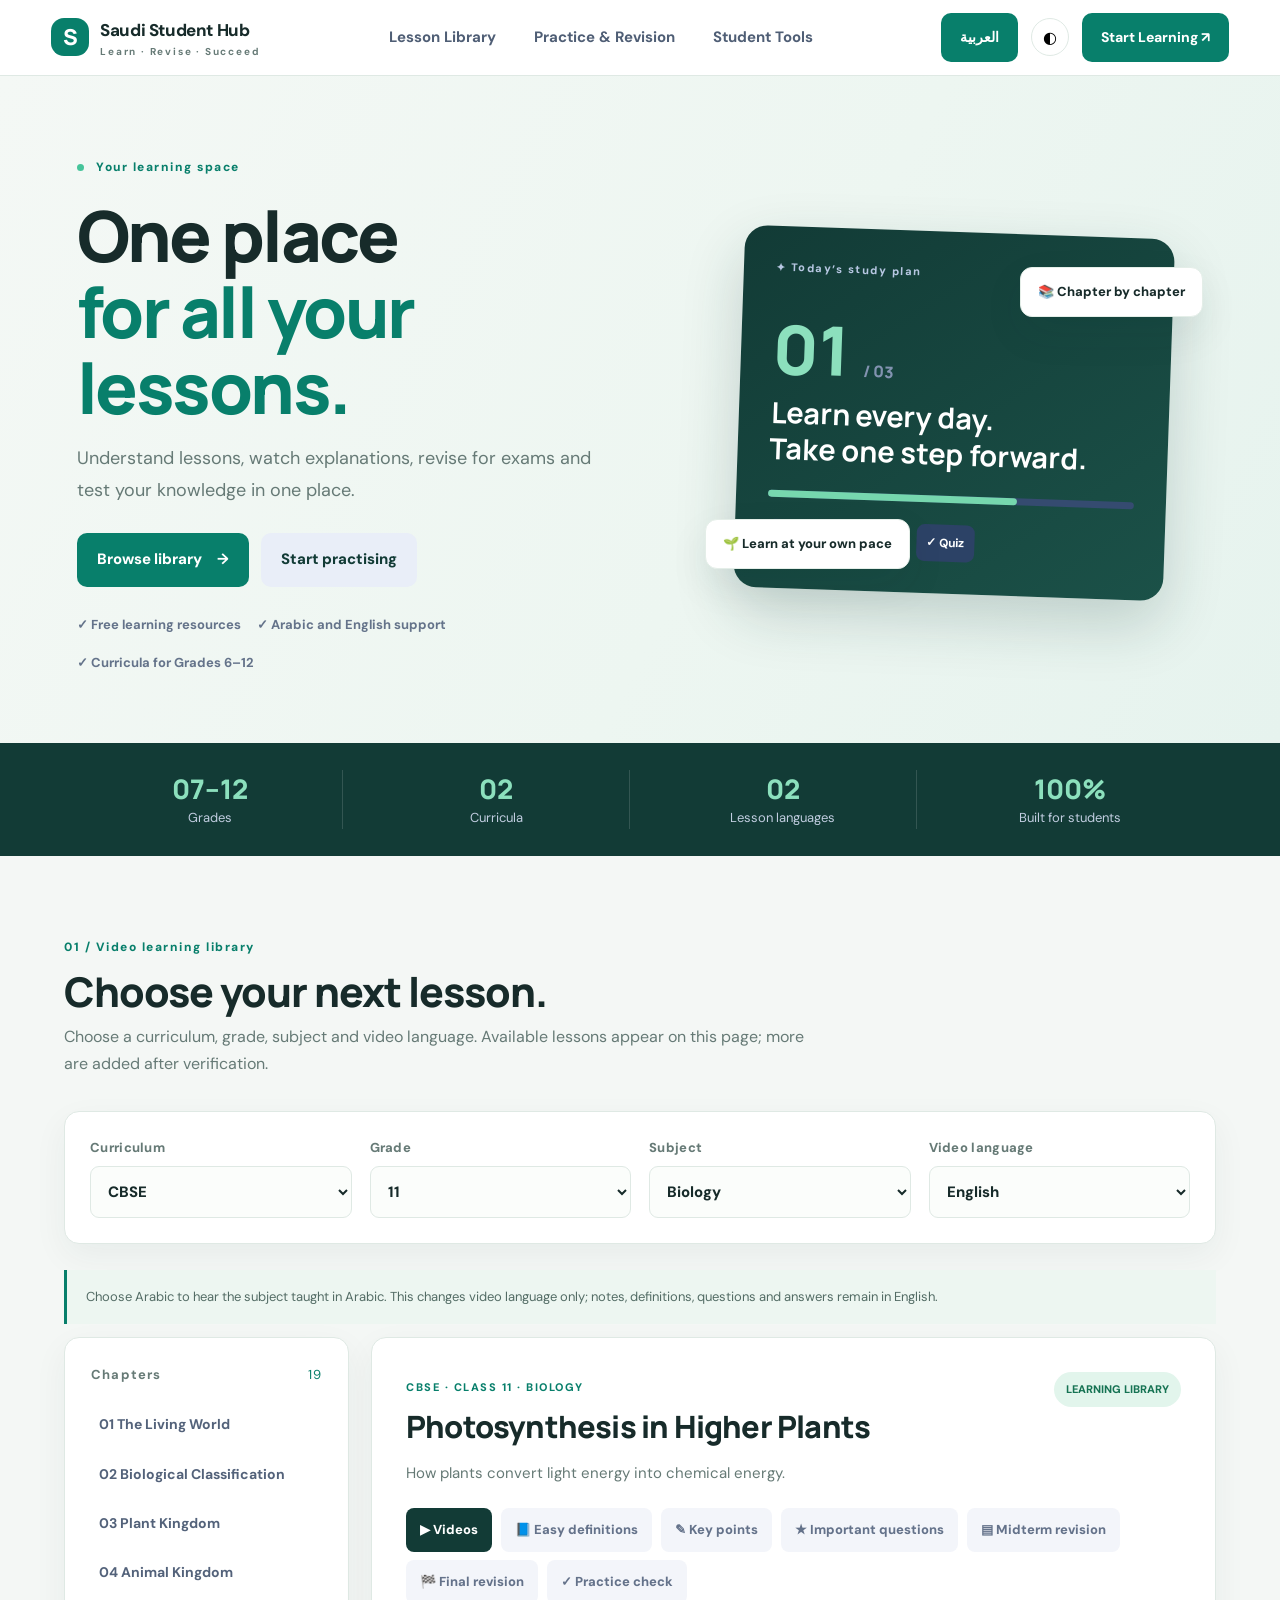
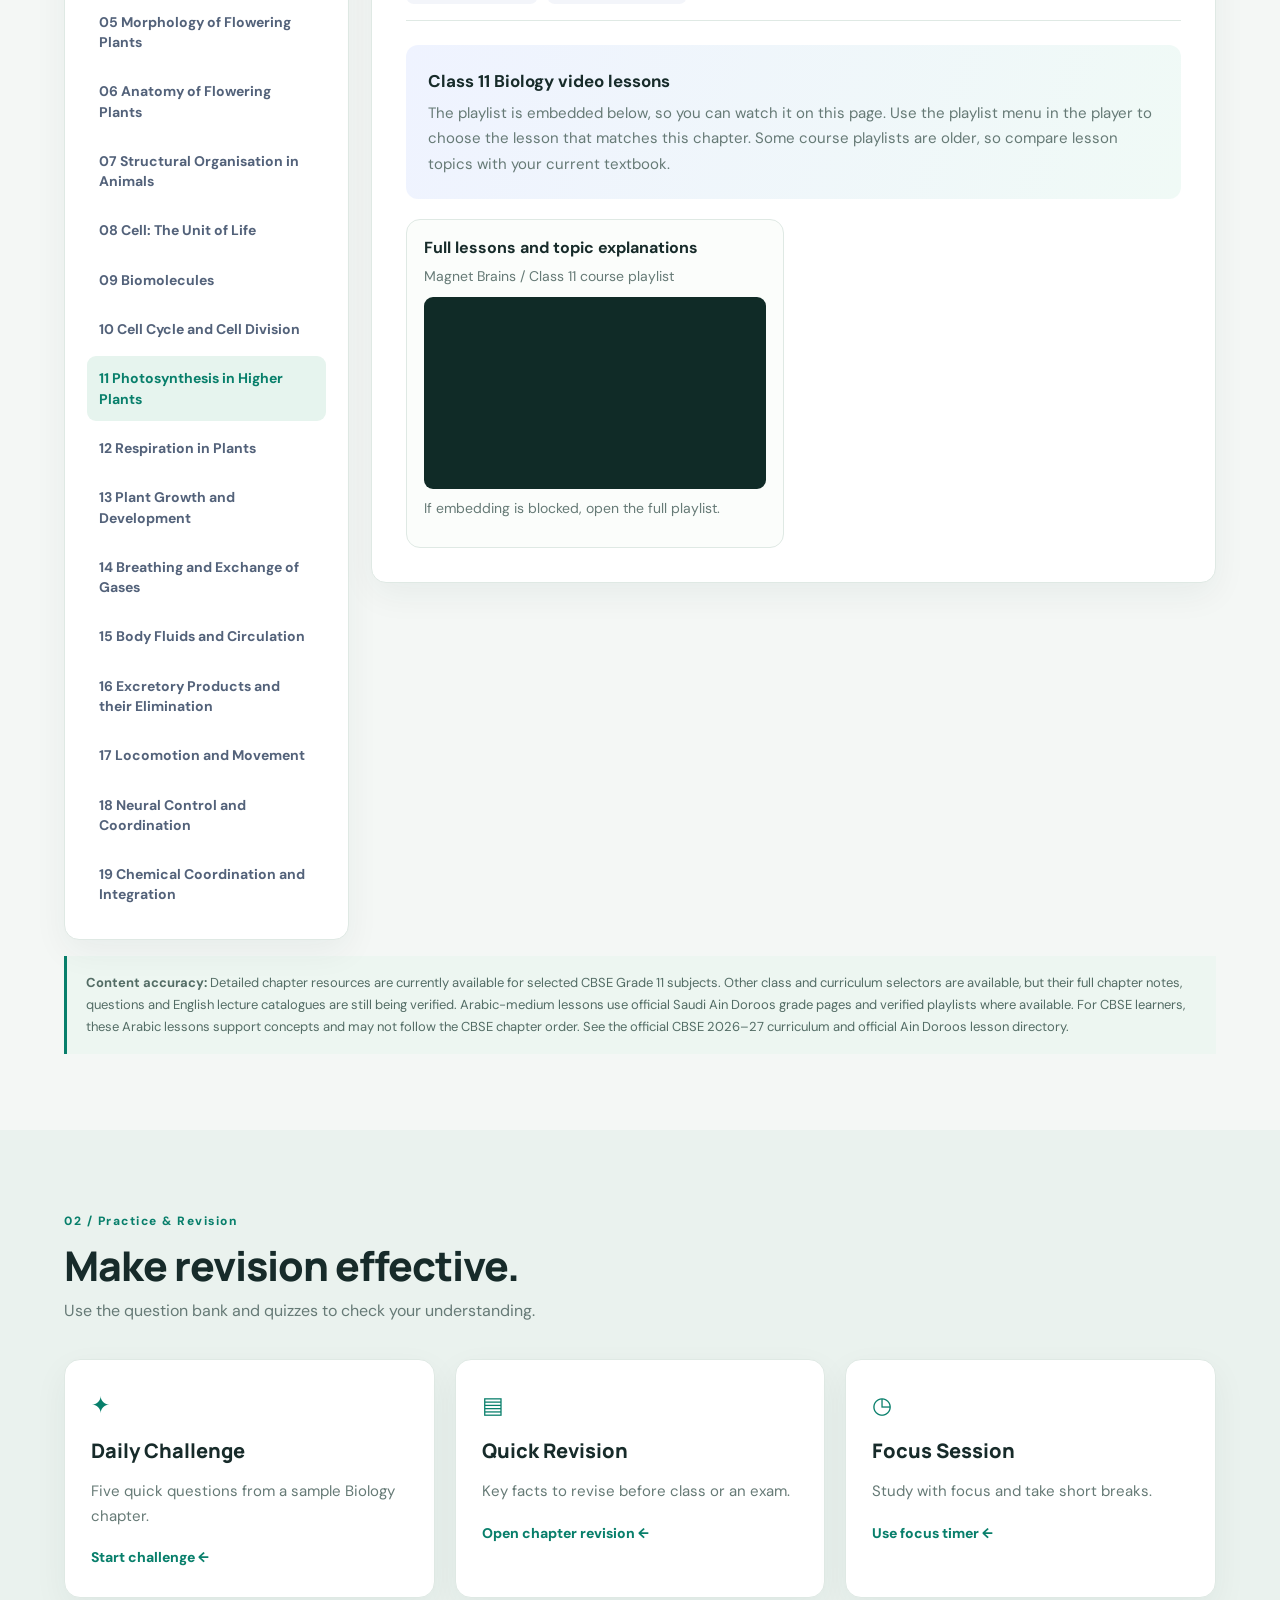
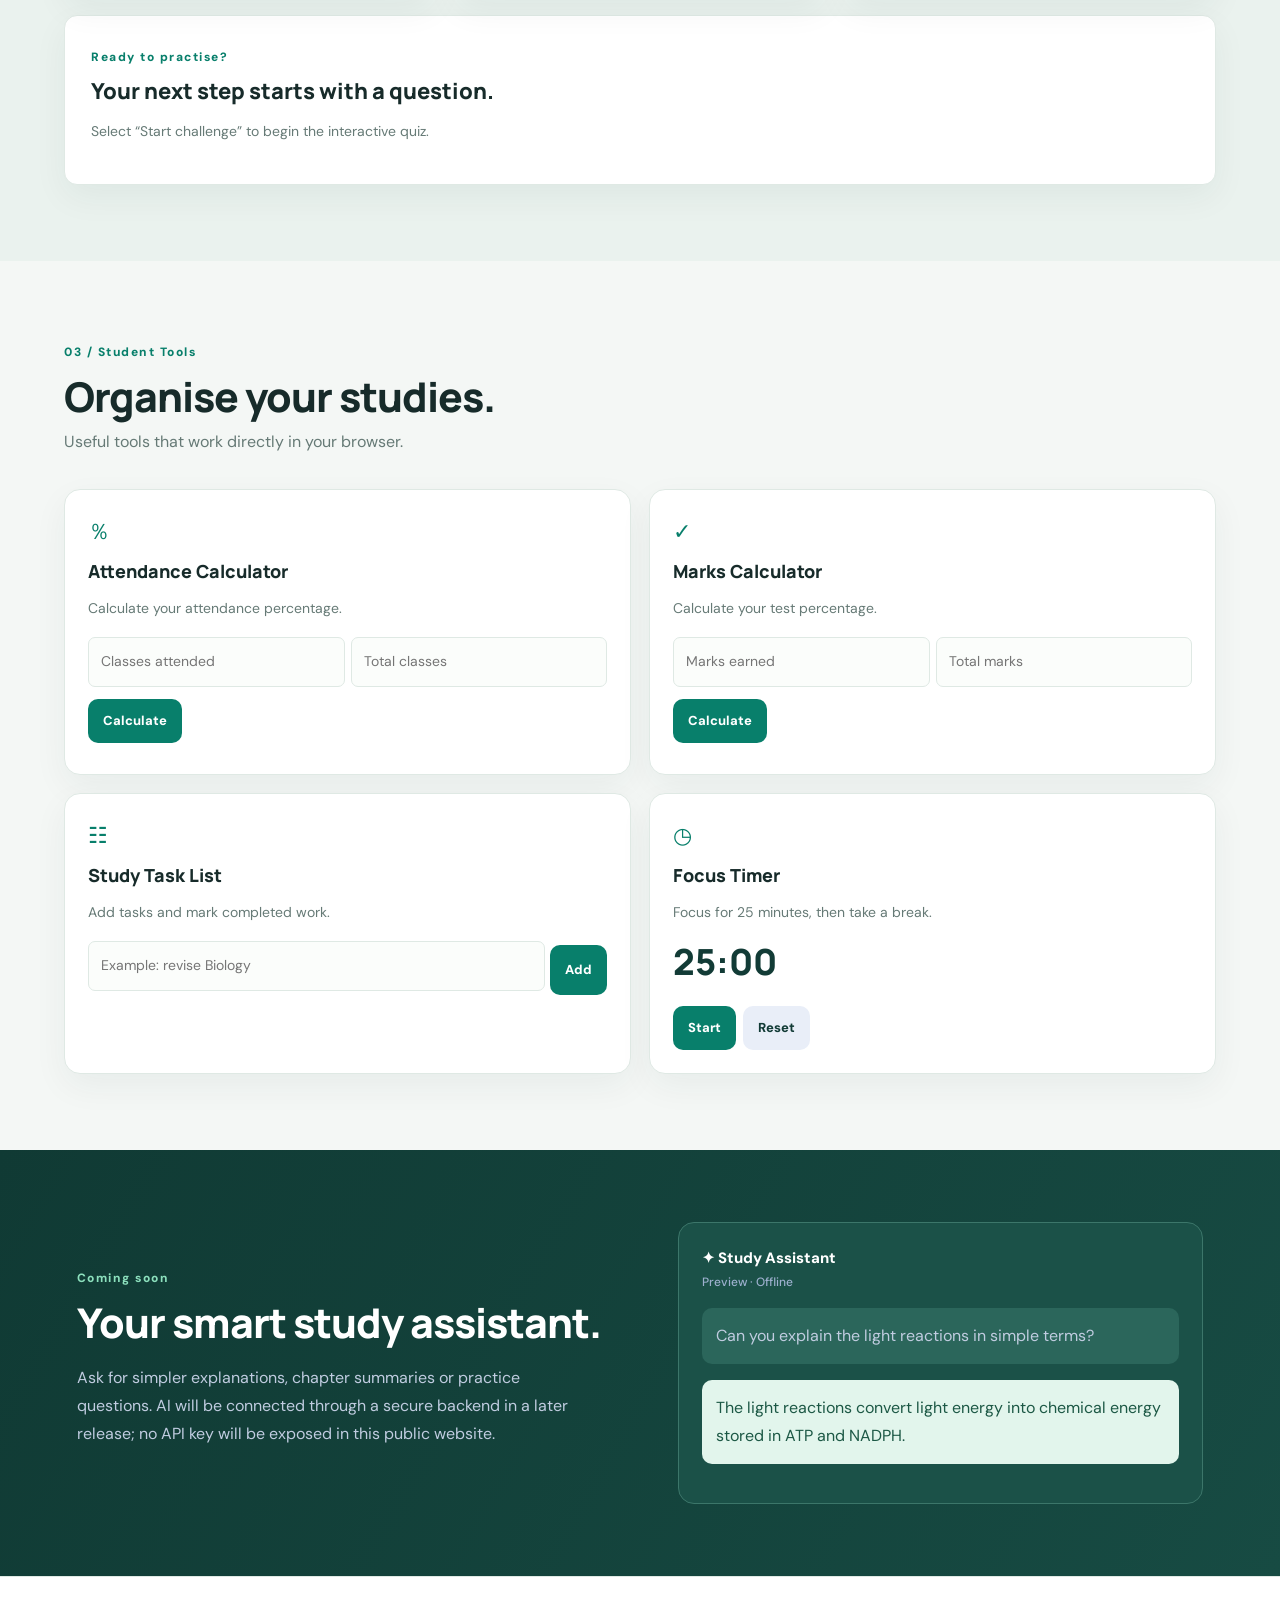
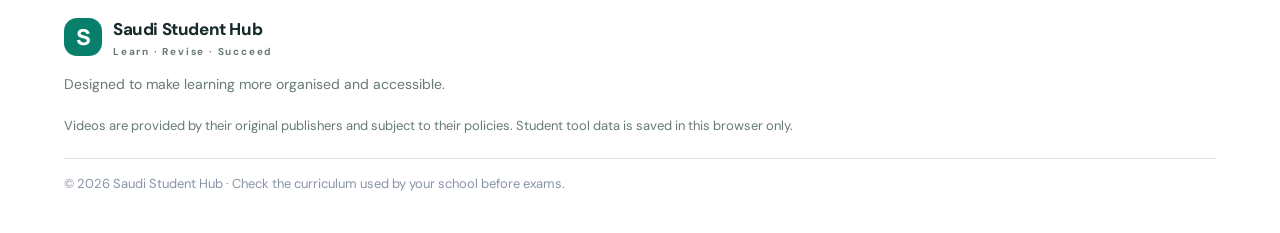
==== commit dec9042c: "Polish English interface copy and remove mixed-language labels" ====
--- a/index-en.html
+++ b/index-en.html
@@ -6,18 +6,18 @@
 <title>Saudi Student Hub | Learn, Revise, Succeed</title><link rel="stylesheet" href="style.css">
 </head>
 <body>
-<header class="topbar"><a class="brand" href="#home"><span class="brandmark">S</span><span>Saudi Student Hub<small>Learn · Revise · Succeed</small></span></a><nav><a href="#library">Lesson Library</a><a href="#practice">Practice & Revision</a><a href="#tools">Student Tools</a></nav><div class="top-actions"><a class="primary-link" href="index.html">Arabic</a><button id="themeToggle" class="icon-btn" aria-label="تغيير المظهر">◐</button><a class="primary-link" href="#library">Start Learning ↗</a></div></header>
+<header class="topbar"><a class="brand" href="#home"><span class="brandmark">S</span><span>Saudi Student Hub<small>Learn · Revise · Succeed</small></span></a><nav><a href="#library">Lesson Library</a><a href="#practice">Practice & Revision</a><a href="#tools">Student Tools</a></nav><div class="top-actions"><a class="primary-link" href="index.html">Arabic</a><button id="themeToggle" class="icon-btn" aria-label="Toggle appearance">◐</button><a class="primary-link" href="#library">Start Learning ↗</a></div></header>
 <main id="home">
-<section class="hero"><div class="hero-copy"><span class="eyebrow"><i></i> Your learning space</span><h1>One place<br><em>for all your lessons.</em></h1><p>Understand lessons, watch explanations, revise for exams and test your knowledge in one place.</p><div class="hero-actions"><a class="btn primary" href="#library">Browse library <b>→</b></a><a class="btn secondary" href="#practice">Start practising</a></div><div class="hero-meta"><span>✓ Free learning resources</span><span>✓ Arabic and English support</span><span>✓ Curricula for Grades 6–12</span></div></div><div class="hero-art"><div class="art-card"><div class="art-head"><span>✦ خطة دراسة اليوم</span><span class="status">READY</span></div><div class="art-number">01 <small>/ 03</small></div><h3>تعلّم كل يوم.<br>وتقدّم خطوة.</h3><div class="art-progress"><span></span></div><div class="art-tags"><b>▶ Video</b><b>✎ Notes</b><b>✓ Quiz</b></div></div><div class="bubble bubble-one">📚 حسب Chapters</div><div class="bubble bubble-two">🌱 تعلّم حسب وتيرتك</div></div></section>
+<section class="hero"><div class="hero-copy"><span class="eyebrow"><i></i> Your learning space</span><h1>One place<br><em>for all your lessons.</em></h1><p>Understand lessons, watch explanations, revise for exams and test your knowledge in one place.</p><div class="hero-actions"><a class="btn primary" href="#library">Browse library <b>→</b></a><a class="btn secondary" href="#practice">Start practising</a></div><div class="hero-meta"><span>✓ Free learning resources</span><span>✓ Arabic and English support</span><span>✓ Curricula for Grades 6–12</span></div></div><div class="hero-art"><div class="art-card"><div class="art-head"><span>✦ Today’s study plan</span><span class="status">READY</span></div><div class="art-number">01 <small>/ 03</small></div><h3>Learn every day.<br>Take one step forward.</h3><div class="art-progress"><span></span></div><div class="art-tags"><b>▶ Video</b><b>✎ Notes</b><b>✓ Quiz</b></div></div><div class="bubble bubble-one">📚 Chapter by chapter</div><div class="bubble bubble-two">🌱 Learn at your own pace</div></div></section>
 <section class="stats"><div><b>07–12</b><span>Grades</span></div><div><b>02</b><span>Curricula</span></div><div><b>02</b><span>Lesson languages</span></div><div><b>100%</b><span>Built for students</span></div></section>
 <section id="library" class="section"><div class="section-title"><div><span class="eyebrow">01 / Video learning library</span><h2>Choose your next lesson.</h2><p>Choose a curriculum, grade, subject and video language. Available lessons appear on this page; more are added after verification.</p></div></div>
-<div class="selector-panel"><label>Curriculum<select id="curriculum"><option value="CBSE">CBSE</option><option value="Saudi curriculum">Curriculum السعودي</option></select></label><label>Grade<select id="classSelect"><option>6</option><option>7</option><option>8</option><option>9</option><option>10</option><option selected>11</option><option>12</option></select></label><label>Subject<select id="subjectSelect"><option>Biology</option><option>Chemistry</option><option>Physics</option><option>Mathematics</option><option value="English">English</option><option value="Arabic">Arabic</option></select></label><label>Video language<select id="languageSelect"><option>English</option><option>Arabic</option></select></label></div>
-<p class="scope-note">اختر Arabic لسماع شرح Subject باللغة Arabic. هذا الخيار يغيّر لغة الفيديو فقط، ولا يغيّر لغة Notes أو Definitions أو Questions أو الإجابات؛ فكلها تبقى باللغة English.</p>
+<div class="selector-panel"><label>Curriculum<select id="curriculum"><option value="CBSE">CBSE</option><option value="Saudi curriculum">Curriculum السعودي</option></select></label><label>Grade<select id="classSelect"><option>6</option><option>7</option><option>8</option><option>9</option><option>10</option><option selected>11</option><option>12</option></select></label><label>Subject<select id="subjectSelect"><option>Biology</option><option>Chemistry</option><option>Physics</option><option>Mathematics</option><option value="English">English</option><option value="Arabic">Arabic</option></select></label><label>Video language<select id="languageSelect"><option value="English">English</option><option value="Arabic">Arabic</option></select></label></div>
+<p class="scope-note">Choose Arabic to hear the subject taught in Arabic. This changes video language only; notes, definitions, questions and answers remain in English.</p>
 <div class="learning-layout"><aside class="chapter-panel"><div class="panel-heading"><b>Chapters</b><span id="chapterCount">08</span></div><div id="chapterList"></div></aside><article id="chapterArea" class="chapter-area" aria-live="polite"></article></div>
-<div class="scope-note"><b>Content accuracy:</b> Detailed chapter resources are currently available for selected CBSE Grade 11 subjects. Other class and curriculum selectors are now available, but their full chapter-by-chapter notes, questions and English lecture catalogues are still being verified. Arabic-medium school lessons use official Saudi عين دروس grade pages and verified grade-level playlists where available. For CBSE learners, these Arabic lessons are concept support and may not follow the CBSE chapter order. See the <a href="https://cbseacademic.nic.in/curriculum_2027.html" target="_blank" rel="noopener">official CBSE 2026–27 curriculum</a> and <a href="https://www.ientv.edu.sa/ar/doros" target="_blank" rel="noopener">official عين دروس lesson directory</a>.</div>
+<div class="scope-note"><b>Content accuracy:</b> Detailed chapter resources are currently available for selected CBSE Grade 11 subjects. Other class and curriculum selectors are available, but their full chapter notes, questions and English lecture catalogues are still being verified. Arabic-medium lessons use official Saudi Ain Doroos grade pages and verified playlists where available. For CBSE learners, these Arabic lessons support concepts and may not follow the CBSE chapter order. See the <a href="https://cbseacademic.nic.in/curriculum_2027.html" target="_blank" rel="noopener">official CBSE 2026–27 curriculum</a> and <a href="https://www.ientv.edu.sa/ar/doros" target="_blank" rel="noopener">official Ain Doroos lesson directory</a>.</div>
 </section>
-<section id="practice" class="section practice-section"><div class="section-title"><div><span class="eyebrow">02 / Practice & Revision</span><h2>Make revision effective.</h2><p>استخدم بنك Questions والاختبارات للتأكد من فهمك.</p></div></div><div class="practice-grid"><div class="practice-card"><span class="card-icon">✦</span><h3>Daily Challenge</h3><p>Five quick questions from a sample Biology chapter.</p><button class="text-btn" id="dailyQuiz">Start challenge ←</button></div><div class="practice-card"><span class="card-icon">▤</span><h3>Quick Revision</h3><p>Key facts to revise before class or an exam.</p><a class="text-btn" href="#library">Open chapter revision ←</a></div><div class="practice-card"><span class="card-icon">◷</span><h3>Focus Session</h3><p>Study with focus and take short breaks.</p><a class="text-btn" href="#tools">Use focus timer ←</a></div></div><div id="quizArea" class="quiz-area"><div><span class="eyebrow">Ready to practise?</span><h3>Your next step starts with a question.</h3><p>اضغط على «Start challenge» لبدء الاختبار التفاعلي.</p></div></div></section>
-<section id="tools" class="section tools-section"><div class="section-title"><div><span class="eyebrow">03 / Student Tools</span><h2>Organise your studies.</h2><p>Useful tools that work directly in your browser.</p></div></div><div class="tools-grid"><div class="tool-card"><span class="tool-symbol">％</span><h3>Attendance Calculator</h3><p>Calculate your attendance percentage.</p><div class="two-inputs"><input id="attended" type="number" min="0" placeholder="Classes attended"><input id="total" type="number" min="1" placeholder="Total classes"></div><button class="btn primary small" id="attendanceBtn">Calculate</button><output id="attendanceResult"></output></div><div class="tool-card"><span class="tool-symbol">✓</span><h3>Marks Calculator</h3><p>Calculate النسبة المئوية لدرجتك.</p><div class="two-inputs"><input id="marks" type="number" min="0" placeholder="Marks earned"><input id="outOf" type="number" min="1" placeholder="Total marks"></div><button class="btn primary small" id="marksBtn">Calculate</button><output id="marksResult"></output></div><div class="tool-card"><span class="tool-symbol">☷</span><h3>Study Task List</h3><p>Add tasks and mark completed work.</p><form id="taskForm" class="task-form"><input id="taskInput" placeholder="Example: revise Biology" maxlength="80" required><button class="btn primary small">Add</button></form><ul id="taskList"></ul></div><div class="tool-card"><span class="tool-symbol">◷</span><h3>Focus Timer</h3><p>Focus for 25 minutes, then take a break.</p><div id="timer">25:00</div><div class="timer-buttons"><button id="timerStart" class="btn primary small">Start</button><button id="timerReset" class="btn secondary small">Reset</button></div></div></div></section>
-<section class="assistant"><div><span class="eyebrow">Coming soon</span><h2>Your smart study assistant.</h2><p>اطلب شرحاً مبسطاً أو ملخصاً للفصل أو أسئلة تدريبية. سيتم ربط الذكاء الاصطناعي عبر خادم آمن في إصدار لاحق، ولن يُكشف مفتاح API في الموقع العام.</p></div><div class="chat-preview"><div class="chat-title">✦ المساعد الدراسي <small>Preview · Offline</small></div><p class="chat-bubble">هل يمكنك شرح التفاعلات الضوئية بطريقة مبسطة؟</p><p class="chat-bubble reply">تحوّل التفاعلات الضوئية طاقة الضوء إلى طاقة كيميائية تُخزّن في ATP وNADPH.</p></div></section>
-</main><footer><a class="brand" href="#home"><span class="brandmark">S</span><span>Saudi Student Hub<small>Learn · Revise · Succeed</small></span></a><p>Designed to make learning more organised and accessible.</p><small>تُعرض مقاطع الفيديو من مصادرها الأصلية، ويخضع تشغيلها لسياسات الناشرين. تُحفظ بيانات Student Tools في هذا المتصفح فقط.</small><div class="footer-bottom">© <span id="year"></span> Saudi Student Hub · تحقّق من Curriculum المعتمد في مدرستك قبل الاختبارات.</div></footer>
+<section id="practice" class="section practice-section"><div class="section-title"><div><span class="eyebrow">02 / Practice & Revision</span><h2>Make revision effective.</h2><p>Use the question bank and quizzes to check your understanding.</p></div></div><div class="practice-grid"><div class="practice-card"><span class="card-icon">✦</span><h3>Daily Challenge</h3><p>Five quick questions from a sample Biology chapter.</p><button class="text-btn" id="dailyQuiz">Start challenge ←</button></div><div class="practice-card"><span class="card-icon">▤</span><h3>Quick Revision</h3><p>Key facts to revise before class or an exam.</p><a class="text-btn" href="#library">Open chapter revision ←</a></div><div class="practice-card"><span class="card-icon">◷</span><h3>Focus Session</h3><p>Study with focus and take short breaks.</p><a class="text-btn" href="#tools">Use focus timer ←</a></div></div><div id="quizArea" class="quiz-area"><div><span class="eyebrow">Ready to practise?</span><h3>Your next step starts with a question.</h3><p>Select “Start challenge” to begin the interactive quiz.</p></div></div></section>
+<section id="tools" class="section tools-section"><div class="section-title"><div><span class="eyebrow">03 / Student Tools</span><h2>Organise your studies.</h2><p>Useful tools that work directly in your browser.</p></div></div><div class="tools-grid"><div class="tool-card"><span class="tool-symbol">％</span><h3>Attendance Calculator</h3><p>Calculate your attendance percentage.</p><div class="two-inputs"><input id="attended" type="number" min="0" placeholder="Classes attended"><input id="total" type="number" min="1" placeholder="Total classes"></div><button class="btn primary small" id="attendanceBtn">Calculate</button><output id="attendanceResult"></output></div><div class="tool-card"><span class="tool-symbol">✓</span><h3>Marks Calculator</h3><p>Calculate your test percentage.</p><div class="two-inputs"><input id="marks" type="number" min="0" placeholder="Marks earned"><input id="outOf" type="number" min="1" placeholder="Total marks"></div><button class="btn primary small" id="marksBtn">Calculate</button><output id="marksResult"></output></div><div class="tool-card"><span class="tool-symbol">☷</span><h3>Study Task List</h3><p>Add tasks and mark completed work.</p><form id="taskForm" class="task-form"><input id="taskInput" placeholder="Example: revise Biology" maxlength="80" required><button class="btn primary small">Add</button></form><ul id="taskList"></ul></div><div class="tool-card"><span class="tool-symbol">◷</span><h3>Focus Timer</h3><p>Focus for 25 minutes, then take a break.</p><div id="timer">25:00</div><div class="timer-buttons"><button id="timerStart" class="btn primary small">Start</button><button id="timerReset" class="btn secondary small">Reset</button></div></div></div></section>
+<section class="assistant"><div><span class="eyebrow">Coming soon</span><h2>Your smart study assistant.</h2><p>Ask for simpler explanations, chapter summaries or practice questions. AI will be connected through a secure backend in a later release; no API key will be exposed in this public website.</p></div><div class="chat-preview"><div class="chat-title">✦ Study Assistant <small>Preview · Offline</small></div><p class="chat-bubble">Can you explain the light reactions in simple terms?</p><p class="chat-bubble reply">The light reactions convert light energy into chemical energy stored in ATP and NADPH.</p></div></section>
+</main><footer><a class="brand" href="#home"><span class="brandmark">S</span><span>Saudi Student Hub<small>Learn · Revise · Succeed</small></span></a><p>Designed to make learning more organised and accessible.</p><small>Videos are provided by their original publishers and subject to their policies. Student tool data is saved in this browser only.</small><div class="footer-bottom">© <span id="year"></span> Saudi Student Hub · Check the curriculum used by your school before exams.</div></footer>
 <script src="script.js"></script></body></html>
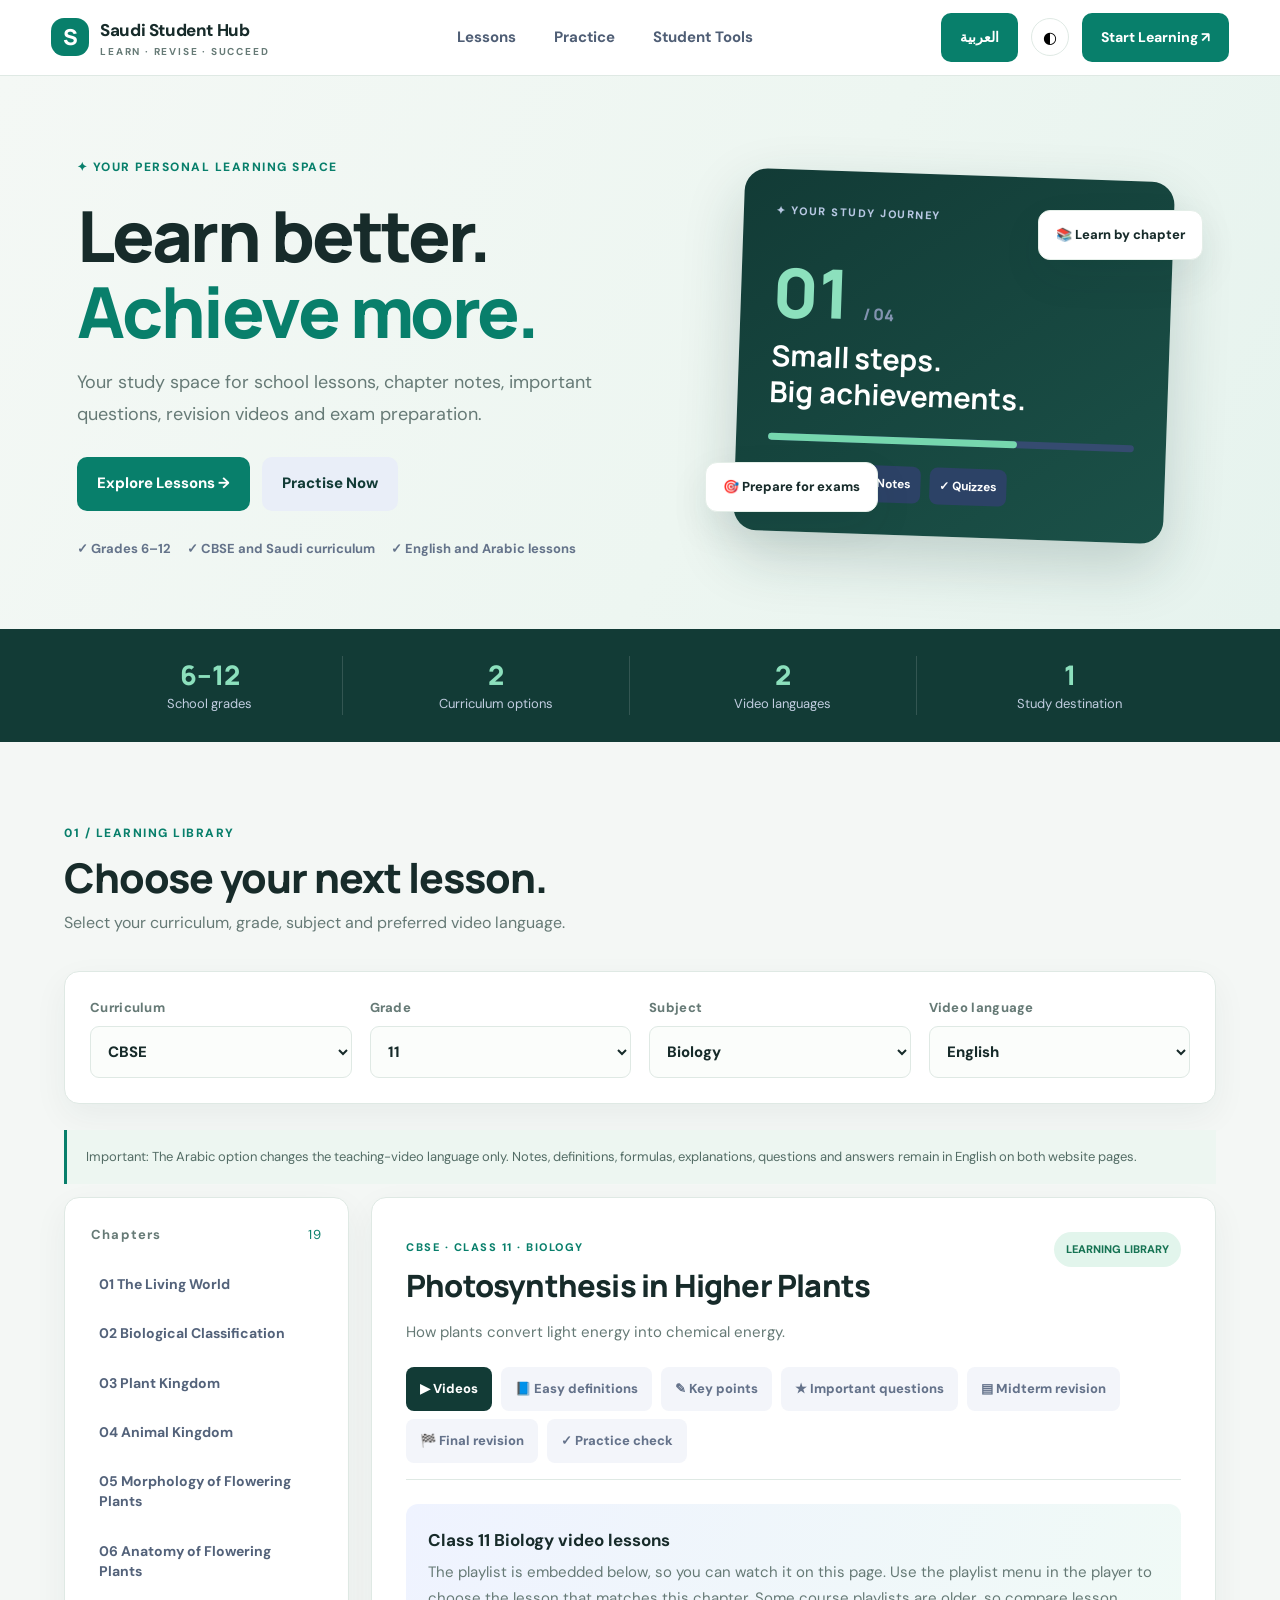
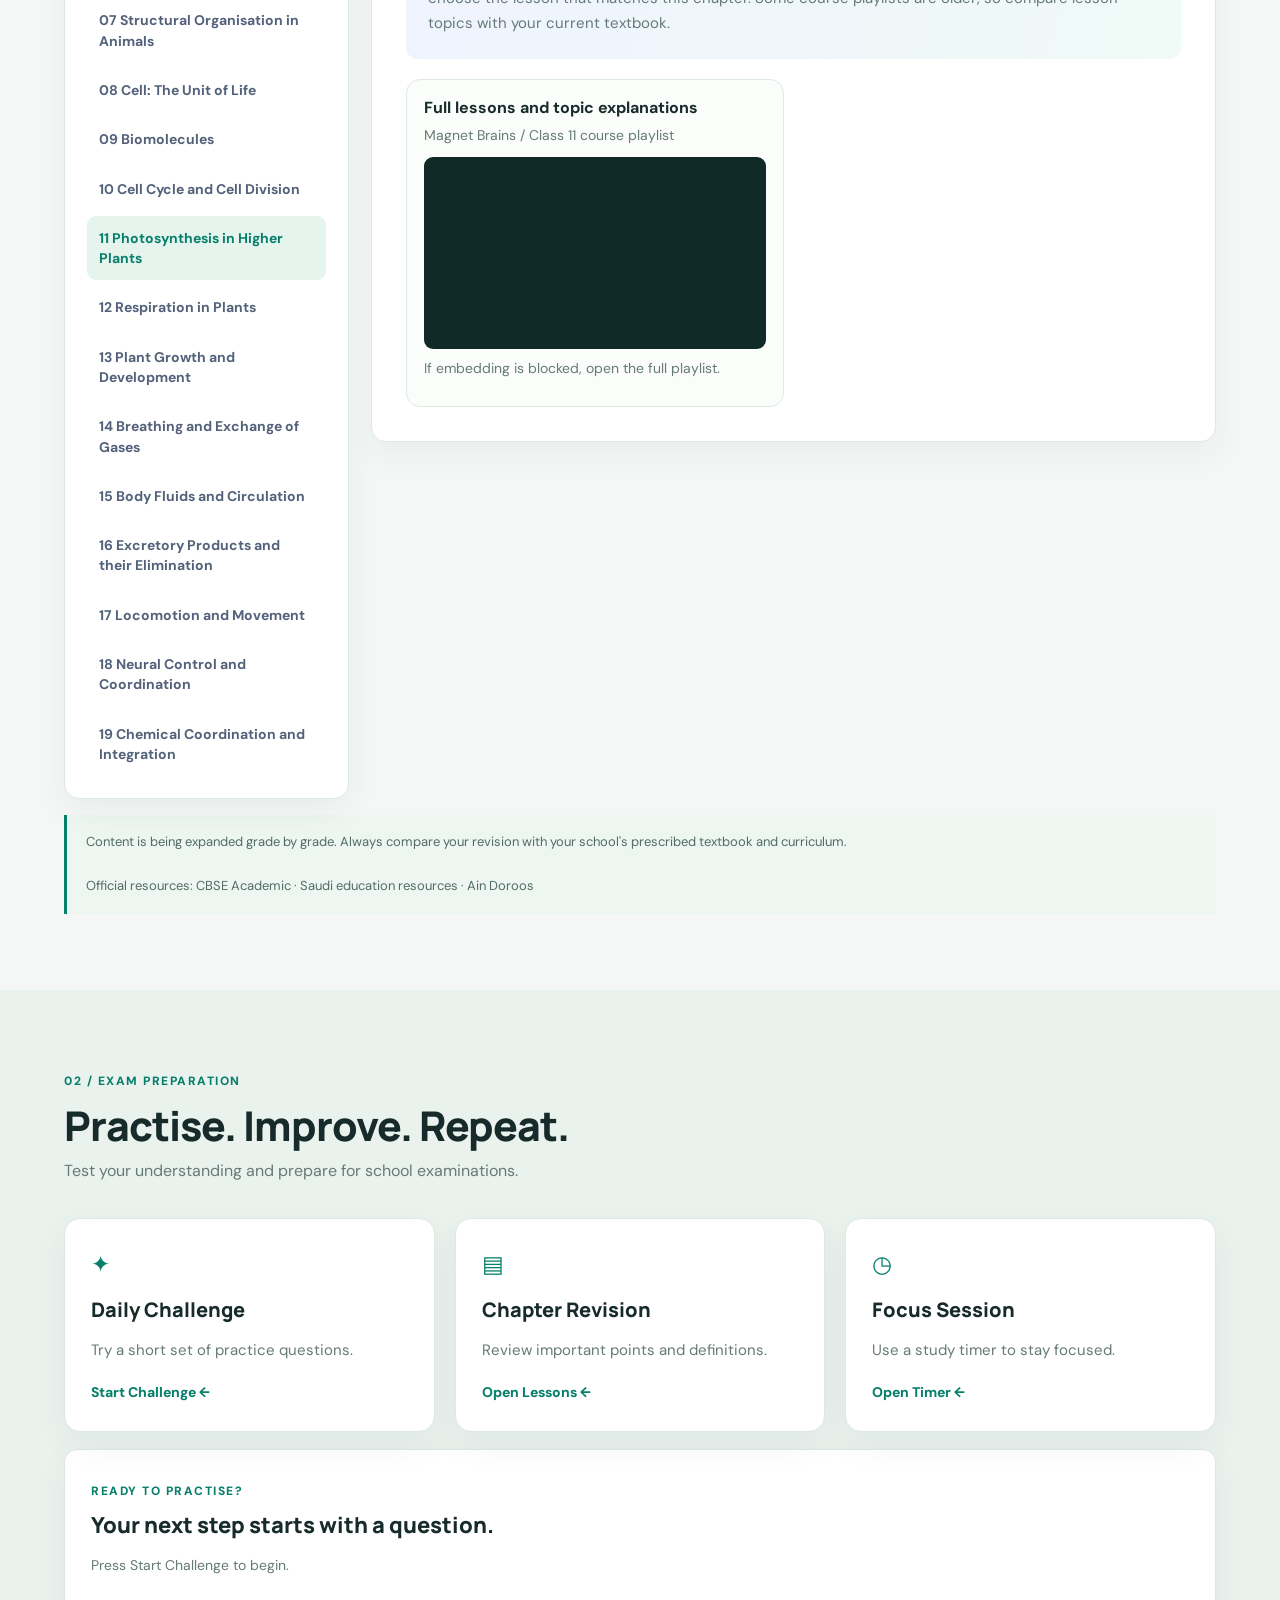
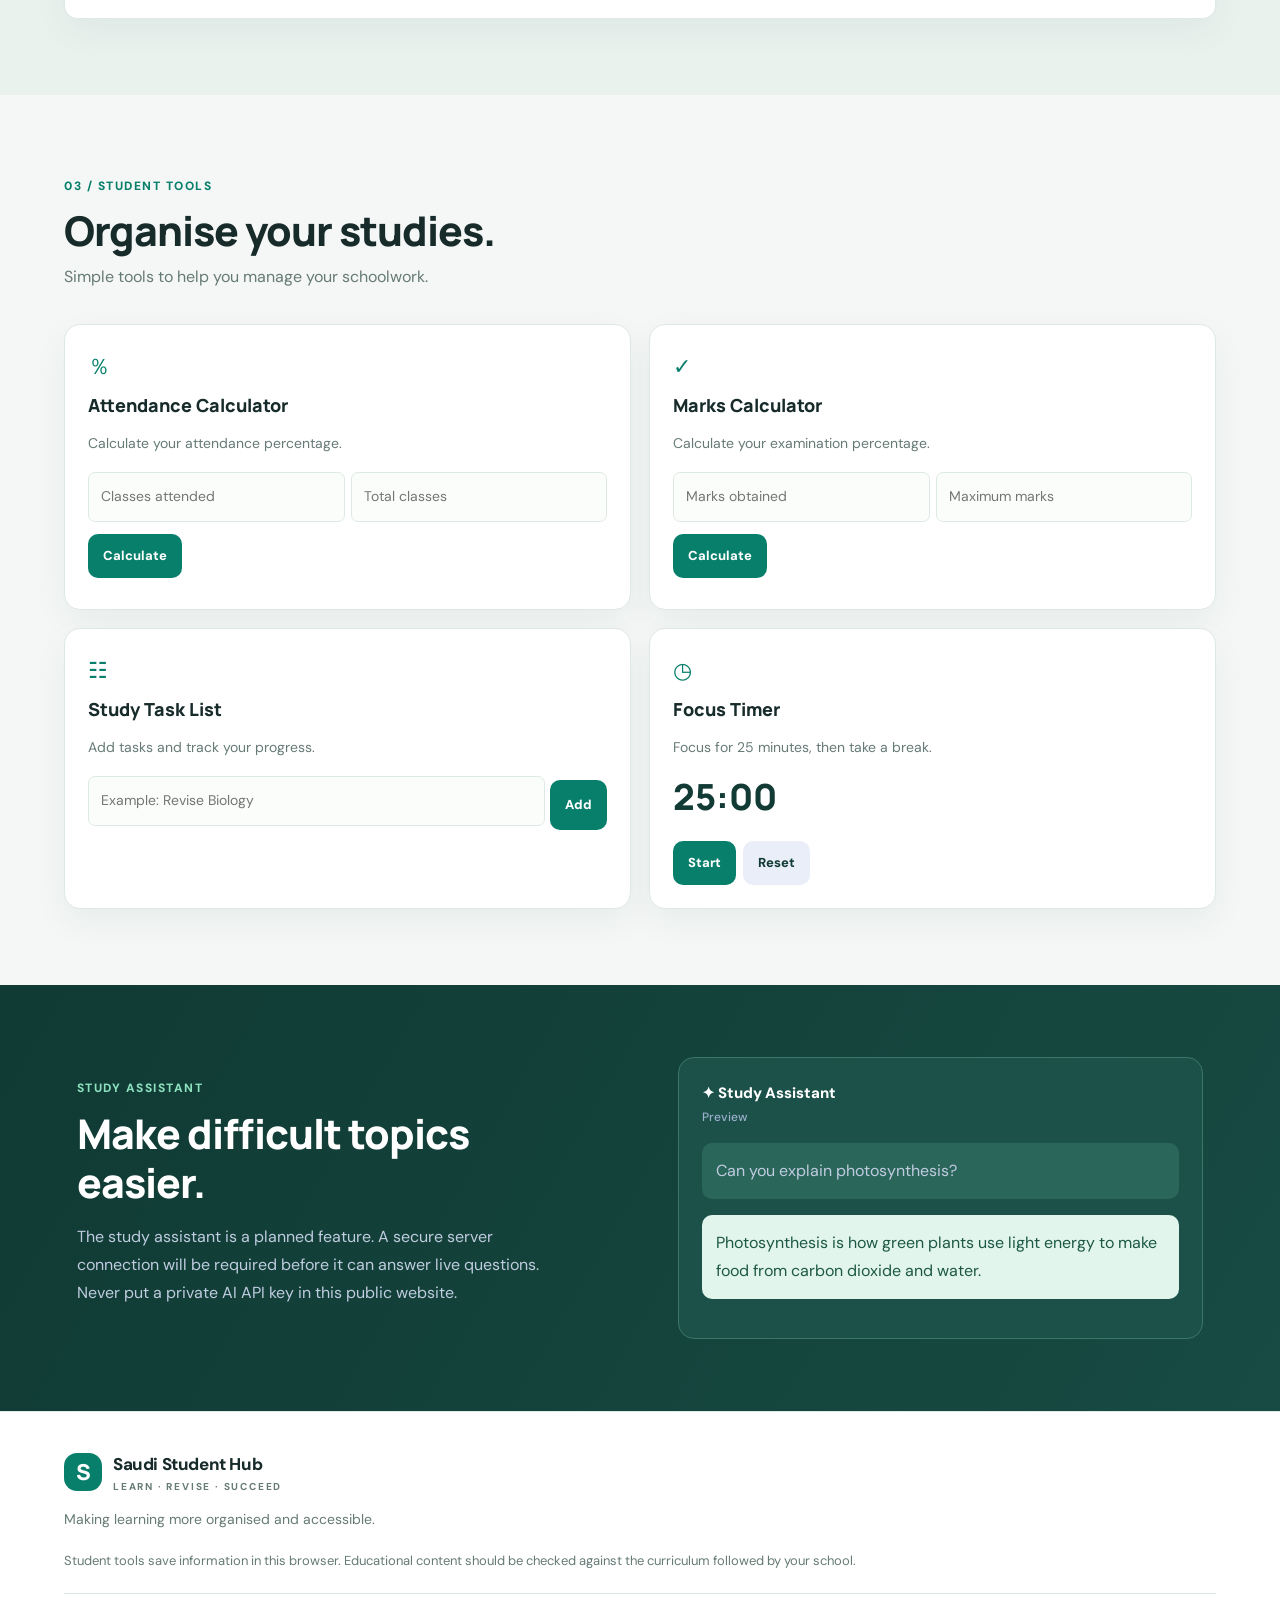
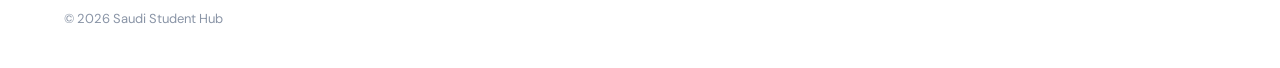
==== commit 8cc13d51: "Revise HTML structure and content for index-en.html Updated the HTML structure and content for bette" ====
--- a/index-en.html
+++ b/index-en.html
@@ -1,23 +1,305 @@
-<!doctype html>
+
+<!DOCTYPE html>
 <html lang="en" dir="ltr">
 <head>
-<meta charset="utf-8"><meta name="viewport" content="width=device-width,initial-scale=1">
-<meta name="description" content="Saudi Student Hub: organised chapter lessons, embedded videos, notes, revision and practice.">
-<title>Saudi Student Hub | Learn, Revise, Succeed</title><link rel="stylesheet" href="style.css">
+  <meta charset="UTF-8">
+  <meta name="viewport" content="width=device-width, initial-scale=1.0">
+  <meta name="description" content="Saudi Student Hub — lessons, notes, revision, quizzes and student tools for Grades 6–12.">
+  <title>Saudi Student Hub | Learn, Revise, Succeed</title>
+  <link rel="stylesheet" href="style.css">
 </head>
 <body>
-<header class="topbar"><a class="brand" href="#home"><span class="brandmark">S</span><span>Saudi Student Hub<small>Learn · Revise · Succeed</small></span></a><nav><a href="#library">Lesson Library</a><a href="#practice">Practice & Revision</a><a href="#tools">Student Tools</a></nav><div class="top-actions"><a class="primary-link" href="index.html">Arabic</a><button id="themeToggle" class="icon-btn" aria-label="Toggle appearance">◐</button><a class="primary-link" href="#library">Start Learning ↗</a></div></header>
+
+<header class="topbar">
+  <a class="brand" href="#home">
+    <span class="brandmark">S</span>
+    <span>Saudi Student Hub<small>LEARN · REVISE · SUCCEED</small></span>
+  </a>
+
+  <nav>
+    <a href="#library">Lessons</a>
+    <a href="#practice">Practice</a>
+    <a href="#tools">Student Tools</a>
+  </nav>
+
+  <div class="top-actions">
+    <a class="primary-link" href="index.html">العربية</a>
+    <button id="themeToggle" class="icon-btn" aria-label="Toggle dark mode">◐</button>
+    <a class="primary-link" href="#library">Start Learning ↗</a>
+  </div>
+</header>
+
 <main id="home">
-<section class="hero"><div class="hero-copy"><span class="eyebrow"><i></i> Your learning space</span><h1>One place<br><em>for all your lessons.</em></h1><p>Understand lessons, watch explanations, revise for exams and test your knowledge in one place.</p><div class="hero-actions"><a class="btn primary" href="#library">Browse library <b>→</b></a><a class="btn secondary" href="#practice">Start practising</a></div><div class="hero-meta"><span>✓ Free learning resources</span><span>✓ Arabic and English support</span><span>✓ Curricula for Grades 6–12</span></div></div><div class="hero-art"><div class="art-card"><div class="art-head"><span>✦ Today’s study plan</span><span class="status">READY</span></div><div class="art-number">01 <small>/ 03</small></div><h3>Learn every day.<br>Take one step forward.</h3><div class="art-progress"><span></span></div><div class="art-tags"><b>▶ Video</b><b>✎ Notes</b><b>✓ Quiz</b></div></div><div class="bubble bubble-one">📚 Chapter by chapter</div><div class="bubble bubble-two">🌱 Learn at your own pace</div></div></section>
-<section class="stats"><div><b>07–12</b><span>Grades</span></div><div><b>02</b><span>Curricula</span></div><div><b>02</b><span>Lesson languages</span></div><div><b>100%</b><span>Built for students</span></div></section>
-<section id="library" class="section"><div class="section-title"><div><span class="eyebrow">01 / Video learning library</span><h2>Choose your next lesson.</h2><p>Choose a curriculum, grade, subject and video language. Available lessons appear on this page; more are added after verification.</p></div></div>
-<div class="selector-panel"><label>Curriculum<select id="curriculum"><option value="CBSE">CBSE</option><option value="Saudi curriculum">Curriculum السعودي</option></select></label><label>Grade<select id="classSelect"><option>6</option><option>7</option><option>8</option><option>9</option><option>10</option><option selected>11</option><option>12</option></select></label><label>Subject<select id="subjectSelect"><option>Biology</option><option>Chemistry</option><option>Physics</option><option>Mathematics</option><option value="English">English</option><option value="Arabic">Arabic</option></select></label><label>Video language<select id="languageSelect"><option value="English">English</option><option value="Arabic">Arabic</option></select></label></div>
-<p class="scope-note">Choose Arabic to hear the subject taught in Arabic. This changes video language only; notes, definitions, questions and answers remain in English.</p>
-<div class="learning-layout"><aside class="chapter-panel"><div class="panel-heading"><b>Chapters</b><span id="chapterCount">08</span></div><div id="chapterList"></div></aside><article id="chapterArea" class="chapter-area" aria-live="polite"></article></div>
-<div class="scope-note"><b>Content accuracy:</b> Detailed chapter resources are currently available for selected CBSE Grade 11 subjects. Other class and curriculum selectors are available, but their full chapter notes, questions and English lecture catalogues are still being verified. Arabic-medium lessons use official Saudi Ain Doroos grade pages and verified playlists where available. For CBSE learners, these Arabic lessons support concepts and may not follow the CBSE chapter order. See the <a href="https://cbseacademic.nic.in/curriculum_2027.html" target="_blank" rel="noopener">official CBSE 2026–27 curriculum</a> and <a href="https://www.ientv.edu.sa/ar/doros" target="_blank" rel="noopener">official Ain Doroos lesson directory</a>.</div>
-</section>
-<section id="practice" class="section practice-section"><div class="section-title"><div><span class="eyebrow">02 / Practice & Revision</span><h2>Make revision effective.</h2><p>Use the question bank and quizzes to check your understanding.</p></div></div><div class="practice-grid"><div class="practice-card"><span class="card-icon">✦</span><h3>Daily Challenge</h3><p>Five quick questions from a sample Biology chapter.</p><button class="text-btn" id="dailyQuiz">Start challenge ←</button></div><div class="practice-card"><span class="card-icon">▤</span><h3>Quick Revision</h3><p>Key facts to revise before class or an exam.</p><a class="text-btn" href="#library">Open chapter revision ←</a></div><div class="practice-card"><span class="card-icon">◷</span><h3>Focus Session</h3><p>Study with focus and take short breaks.</p><a class="text-btn" href="#tools">Use focus timer ←</a></div></div><div id="quizArea" class="quiz-area"><div><span class="eyebrow">Ready to practise?</span><h3>Your next step starts with a question.</h3><p>Select “Start challenge” to begin the interactive quiz.</p></div></div></section>
-<section id="tools" class="section tools-section"><div class="section-title"><div><span class="eyebrow">03 / Student Tools</span><h2>Organise your studies.</h2><p>Useful tools that work directly in your browser.</p></div></div><div class="tools-grid"><div class="tool-card"><span class="tool-symbol">％</span><h3>Attendance Calculator</h3><p>Calculate your attendance percentage.</p><div class="two-inputs"><input id="attended" type="number" min="0" placeholder="Classes attended"><input id="total" type="number" min="1" placeholder="Total classes"></div><button class="btn primary small" id="attendanceBtn">Calculate</button><output id="attendanceResult"></output></div><div class="tool-card"><span class="tool-symbol">✓</span><h3>Marks Calculator</h3><p>Calculate your test percentage.</p><div class="two-inputs"><input id="marks" type="number" min="0" placeholder="Marks earned"><input id="outOf" type="number" min="1" placeholder="Total marks"></div><button class="btn primary small" id="marksBtn">Calculate</button><output id="marksResult"></output></div><div class="tool-card"><span class="tool-symbol">☷</span><h3>Study Task List</h3><p>Add tasks and mark completed work.</p><form id="taskForm" class="task-form"><input id="taskInput" placeholder="Example: revise Biology" maxlength="80" required><button class="btn primary small">Add</button></form><ul id="taskList"></ul></div><div class="tool-card"><span class="tool-symbol">◷</span><h3>Focus Timer</h3><p>Focus for 25 minutes, then take a break.</p><div id="timer">25:00</div><div class="timer-buttons"><button id="timerStart" class="btn primary small">Start</button><button id="timerReset" class="btn secondary small">Reset</button></div></div></div></section>
-<section class="assistant"><div><span class="eyebrow">Coming soon</span><h2>Your smart study assistant.</h2><p>Ask for simpler explanations, chapter summaries or practice questions. AI will be connected through a secure backend in a later release; no API key will be exposed in this public website.</p></div><div class="chat-preview"><div class="chat-title">✦ Study Assistant <small>Preview · Offline</small></div><p class="chat-bubble">Can you explain the light reactions in simple terms?</p><p class="chat-bubble reply">The light reactions convert light energy into chemical energy stored in ATP and NADPH.</p></div></section>
-</main><footer><a class="brand" href="#home"><span class="brandmark">S</span><span>Saudi Student Hub<small>Learn · Revise · Succeed</small></span></a><p>Designed to make learning more organised and accessible.</p><small>Videos are provided by their original publishers and subject to their policies. Student tool data is saved in this browser only.</small><div class="footer-bottom">© <span id="year"></span> Saudi Student Hub · Check the curriculum used by your school before exams.</div></footer>
-<script src="script.js"></script></body></html>
+
+  <section class="hero">
+    <div class="hero-copy">
+      <span class="eyebrow">✦ YOUR PERSONAL LEARNING SPACE</span>
+      <h1>Learn better.<br><em>Achieve more.</em></h1>
+      <p>
+        Your study space for school lessons, chapter notes, important
+        questions, revision videos and exam preparation.
+      </p>
+      <div class="hero-actions">
+        <a class="btn primary" href="#library">Explore Lessons →</a>
+        <a class="btn secondary" href="#practice">Practise Now</a>
+      </div>
+      <div class="hero-meta">
+        <span>✓ Grades 6–12</span>
+        <span>✓ CBSE and Saudi curriculum</span>
+        <span>✓ English and Arabic lessons</span>
+      </div>
+    </div>
+
+    <div class="hero-art">
+      <div class="art-card">
+        <div class="art-head">
+          <span>✦ YOUR STUDY JOURNEY</span>
+          <span class="status">READY</span>
+        </div>
+        <div class="art-number">01 <small>/ 04</small></div>
+        <h3>Small steps.<br>Big achievements.</h3>
+        <div class="art-progress"><span></span></div>
+        <div class="art-tags">
+          <b>▶ Lessons</b><b>✎ Notes</b><b>✓ Quizzes</b>
+        </div>
+      </div>
+      <div class="bubble bubble-one">📚 Learn by chapter</div>
+      <div class="bubble bubble-two">🎯 Prepare for exams</div>
+    </div>
+  </section>
+
+  <section class="stats">
+    <div><b>6–12</b><span>School grades</span></div>
+    <div><b>2</b><span>Curriculum options</span></div>
+    <div><b>2</b><span>Video languages</span></div>
+    <div><b>1</b><span>Study destination</span></div>
+  </section>
+
+  <!-- LESSON LIBRARY -->
+  <section id="library" class="section">
+    <div class="section-title">
+      <div>
+        <span class="eyebrow">01 / LEARNING LIBRARY</span>
+        <h2>Choose your next lesson.</h2>
+        <p>Select your curriculum, grade, subject and preferred video language.</p>
+      </div>
+    </div>
+
+    <div class="selector-panel">
+      <label>
+        Curriculum
+        <select id="curriculum">
+          <option value="CBSE">CBSE</option>
+          <option value="Saudi curriculum">Saudi curriculum</option>
+        </select>
+      </label>
+
+      <label>
+        Grade
+        <select id="classSelect">
+          <option>6</option><option>7</option><option>8</option>
+          <option>9</option><option>10</option>
+          <option selected>11</option><option>12</option>
+        </select>
+      </label>
+
+      <label>
+        Subject
+        <select id="subjectSelect">
+          <option>Biology</option>
+          <option>Chemistry</option>
+          <option>Physics</option>
+          <option>Mathematics</option>
+          <option>English</option>
+          <option>Arabic</option>
+        </select>
+      </label>
+
+      <label>
+        Video language
+        <select id="languageSelect">
+          <option value="English">English</option>
+          <option value="Arabic">Arabic</option>
+        </select>
+      </label>
+    </div>
+
+    <p class="scope-note">
+      Important: The Arabic option changes the teaching-video language only.
+      Notes, definitions, formulas, explanations, questions and answers remain
+      in English on both website pages.
+    </p>
+
+    <div class="learning-layout">
+      <aside class="chapter-panel">
+        <div class="panel-heading">
+          <b>Chapters</b>
+          <span id="chapterCount">—</span>
+        </div>
+        <div id="chapterList"></div>
+      </aside>
+
+      <article id="chapterArea" class="chapter-area" aria-live="polite">
+        <h3>Choose a subject to begin</h3>
+        <p>Your available chapters and lessons will appear here.</p>
+      </article>
+    </div>
+
+    <div class="scope-note">
+      Content is being expanded grade by grade. Always compare your revision
+      with your school's prescribed textbook and curriculum.
+      <br><br>
+      Official resources:
+      <a href="https://cbseacademic.nic.in/" target="_blank" rel="noopener">CBSE Academic</a>
+      ·
+      <a href="https://www.ien.edu.sa/" target="_blank" rel="noopener">Saudi education resources</a>
+      ·
+      <a href="https://www.ientv.edu.sa/ar/doros" target="_blank" rel="noopener">Ain Doroos</a>
+    </div>
+  </section>
+
+  <!-- PRACTICE -->
+  <section id="practice" class="section practice-section">
+    <div class="section-title">
+      <div>
+        <span class="eyebrow">02 / EXAM PREPARATION</span>
+        <h2>Practise. Improve. Repeat.</h2>
+        <p>Test your understanding and prepare for school examinations.</p>
+      </div>
+    </div>
+
+    <div class="practice-grid">
+      <div class="practice-card">
+        <span class="card-icon">✦</span>
+        <h3>Daily Challenge</h3>
+        <p>Try a short set of practice questions.</p>
+        <button class="text-btn" id="dailyQuiz">Start Challenge ←</button>
+      </div>
+
+      <div class="practice-card">
+        <span class="card-icon">▤</span>
+        <h3>Chapter Revision</h3>
+        <p>Review important points and definitions.</p>
+        <a class="text-btn" href="#library">Open Lessons ←</a>
+      </div>
+
+      <div class="practice-card">
+        <span class="card-icon">◷</span>
+        <h3>Focus Session</h3>
+        <p>Use a study timer to stay focused.</p>
+        <a class="text-btn" href="#tools">Open Timer ←</a>
+      </div>
+    </div>
+
+    <div id="quizArea" class="quiz-area">
+      <div>
+        <span class="eyebrow">READY TO PRACTISE?</span>
+        <h3>Your next step starts with a question.</h3>
+        <p>Press Start Challenge to begin.</p>
+      </div>
+    </div>
+  </section>
+
+  <!-- STUDENT TOOLS -->
+  <section id="tools" class="section tools-section">
+    <div class="section-title">
+      <div>
+        <span class="eyebrow">03 / STUDENT TOOLS</span>
+        <h2>Organise your studies.</h2>
+        <p>Simple tools to help you manage your schoolwork.</p>
+      </div>
+    </div>
+
+    <div class="tools-grid">
+
+      <div class="tool-card">
+        <span class="tool-symbol">％</span>
+        <h3>Attendance Calculator</h3>
+        <p>Calculate your attendance percentage.</p>
+        <div class="two-inputs">
+          <input id="attended" type="number" min="0" placeholder="Classes attended">
+          <input id="total" type="number" min="1" placeholder="Total classes">
+        </div>
+        <button class="btn primary small" id="attendanceBtn">Calculate</button>
+        <output id="attendanceResult"></output>
+      </div>
+
+      <div class="tool-card">
+        <span class="tool-symbol">✓</span>
+        <h3>Marks Calculator</h3>
+        <p>Calculate your examination percentage.</p>
+        <div class="two-inputs">
+          <input id="marks" type="number" min="0" placeholder="Marks obtained">
+          <input id="outOf" type="number" min="1" placeholder="Maximum marks">
+        </div>
+        <button class="btn primary small" id="marksBtn">Calculate</button>
+        <output id="marksResult"></output>
+      </div>
+
+      <div class="tool-card">
+        <span class="tool-symbol">☷</span>
+        <h3>Study Task List</h3>
+        <p>Add tasks and track your progress.</p>
+        <form id="taskForm" class="task-form">
+          <input id="taskInput" placeholder="Example: Revise Biology" maxlength="80" required>
+          <button class="btn primary small" type="submit">Add</button>
+        </form>
+        <ul id="taskList"></ul>
+      </div>
+
+      <div class="tool-card">
+        <span class="tool-symbol">◷</span>
+        <h3>Focus Timer</h3>
+        <p>Focus for 25 minutes, then take a break.</p>
+        <div id="timer">25:00</div>
+        <div class="timer-buttons">
+          <button id="timerStart" class="btn primary small">Start</button>
+          <button id="timerReset" class="btn secondary small">Reset</button>
+        </div>
+      </div>
+
+    </div>
+  </section>
+
+  <!-- STUDY ASSISTANT PREVIEW -->
+  <section class="assistant">
+    <div>
+      <span class="eyebrow">STUDY ASSISTANT</span>
+      <h2>Make difficult topics easier.</h2>
+      <p>
+        The study assistant is a planned feature. A secure server connection
+        will be required before it can answer live questions. Never put a
+        private AI API key in this public website.
+      </p>
+    </div>
+
+    <div class="chat-preview">
+      <div class="chat-title">✦ Study Assistant <small>Preview</small></div>
+      <p class="chat-bubble">Can you explain photosynthesis?</p>
+      <p class="chat-bubble reply">
+        Photosynthesis is how green plants use light energy to make food
+        from carbon dioxide and water.
+      </p>
+    </div>
+  </section>
+
+</main>
+
+<footer>
+  <a class="brand" href="#home">
+    <span class="brandmark">S</span>
+    <span>Saudi Student Hub<small>LEARN · REVISE · SUCCEED</small></span>
+  </a>
+  <p>Making learning more organised and accessible.</p>
+  <small>
+    Student tools save information in this browser. Educational content
+    should be checked against the curriculum followed by your school.
+  </small>
+  <div class="footer-bottom">
+    © <span id="year"></span> Saudi Student Hub
+  </div>
+</footer>
+
+<script src="script.js"></script>
+</body>
+</html>
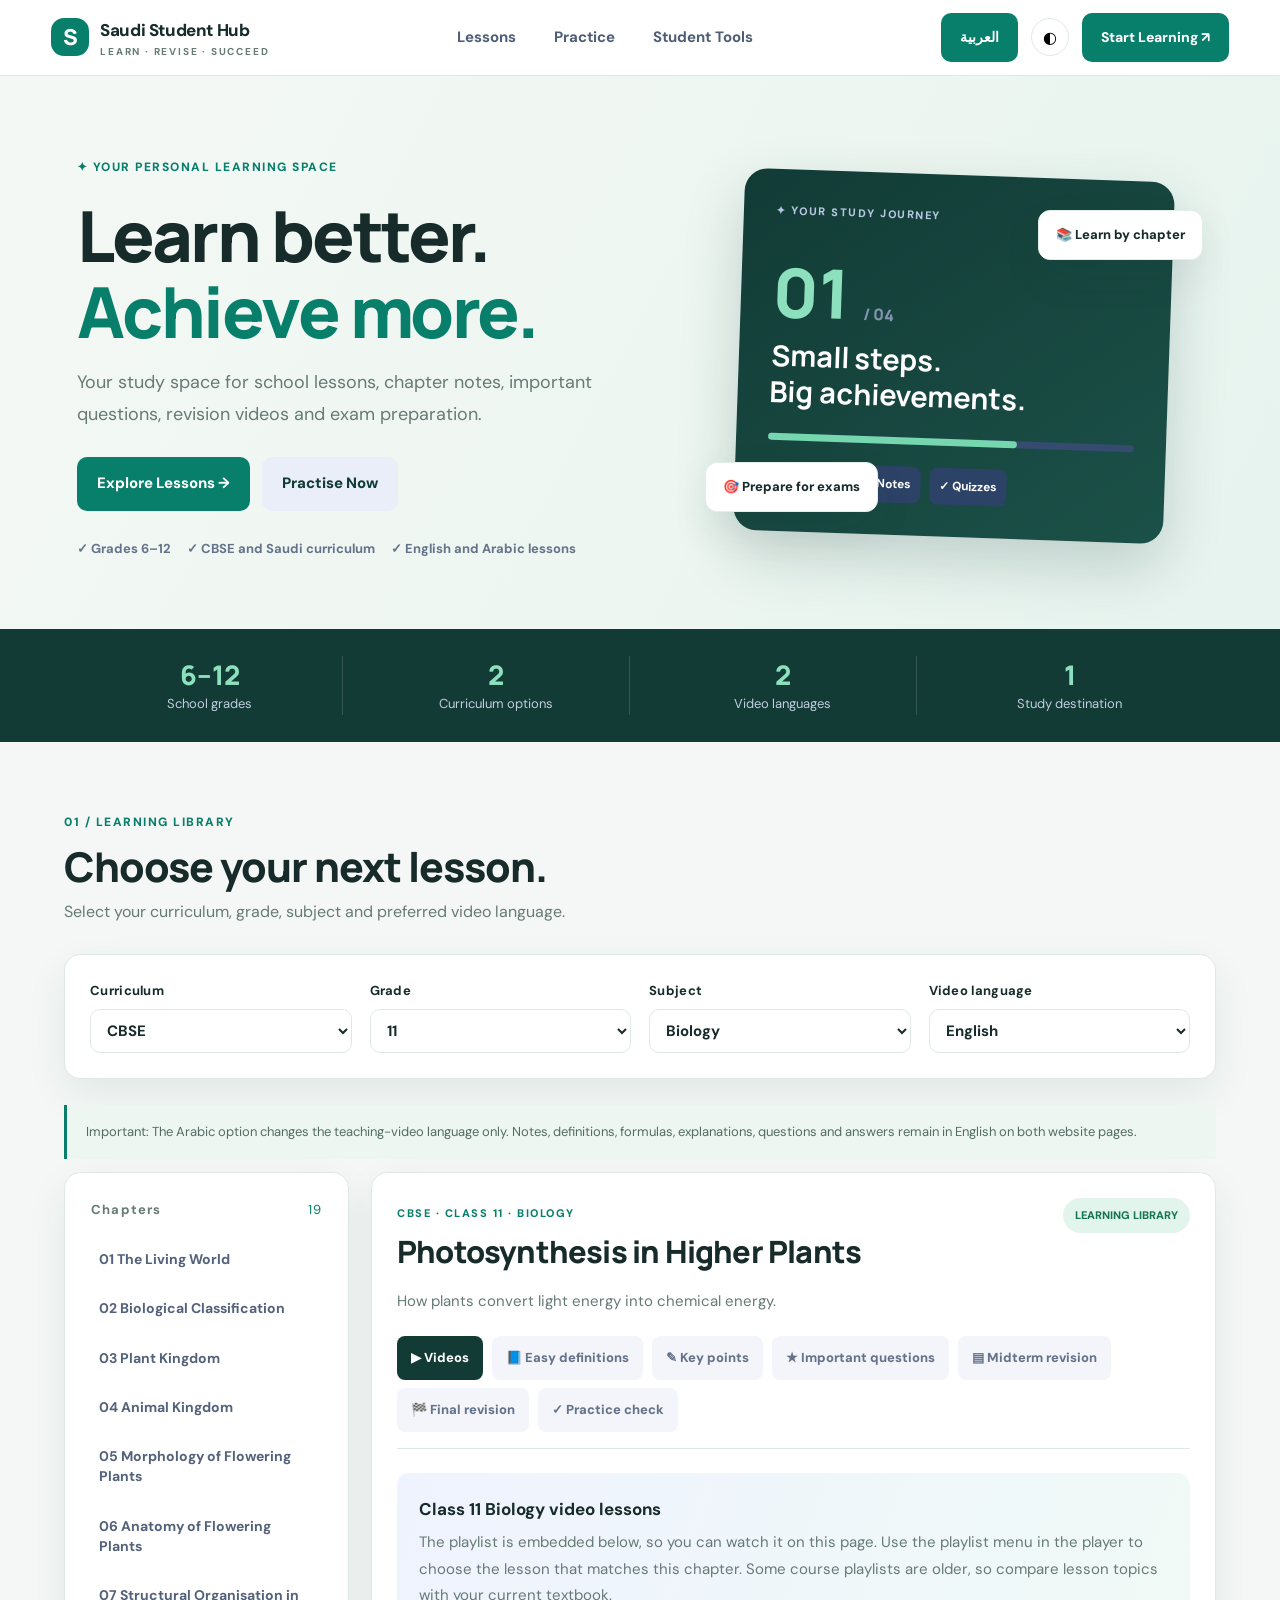
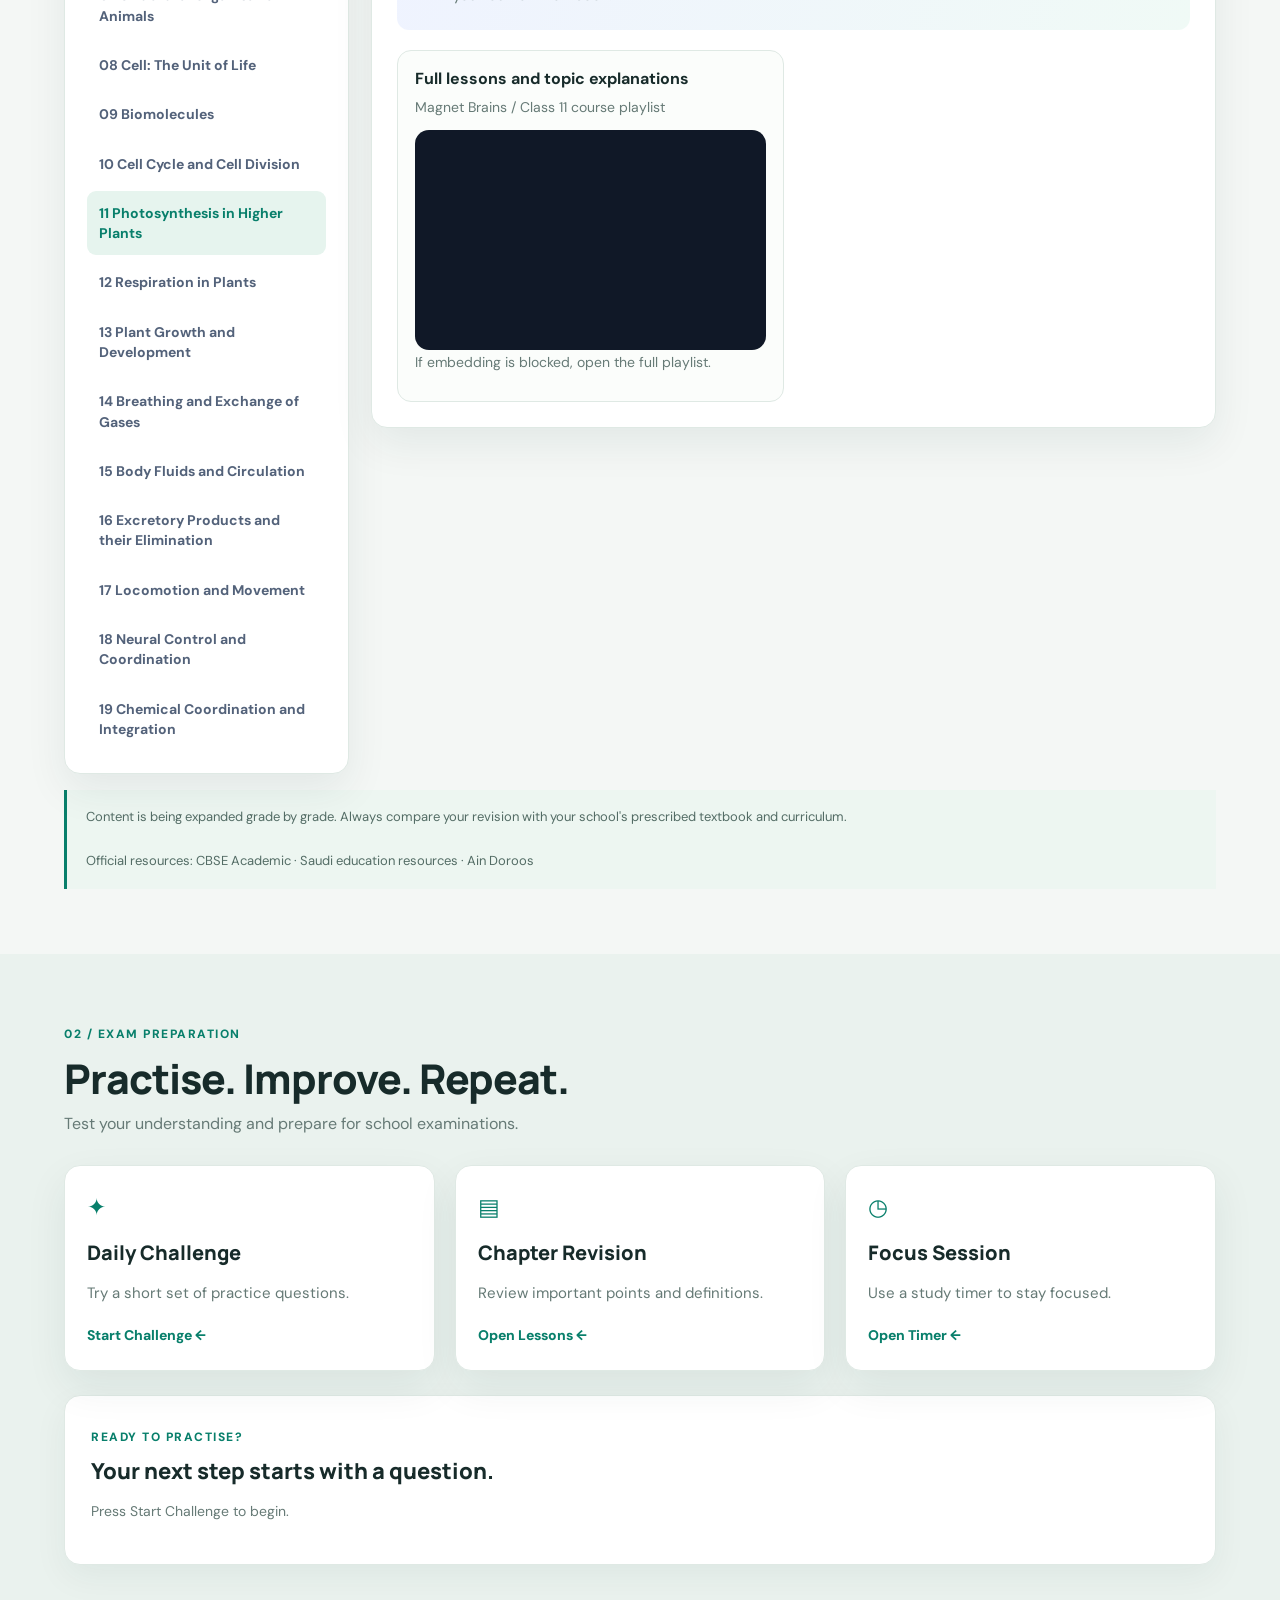
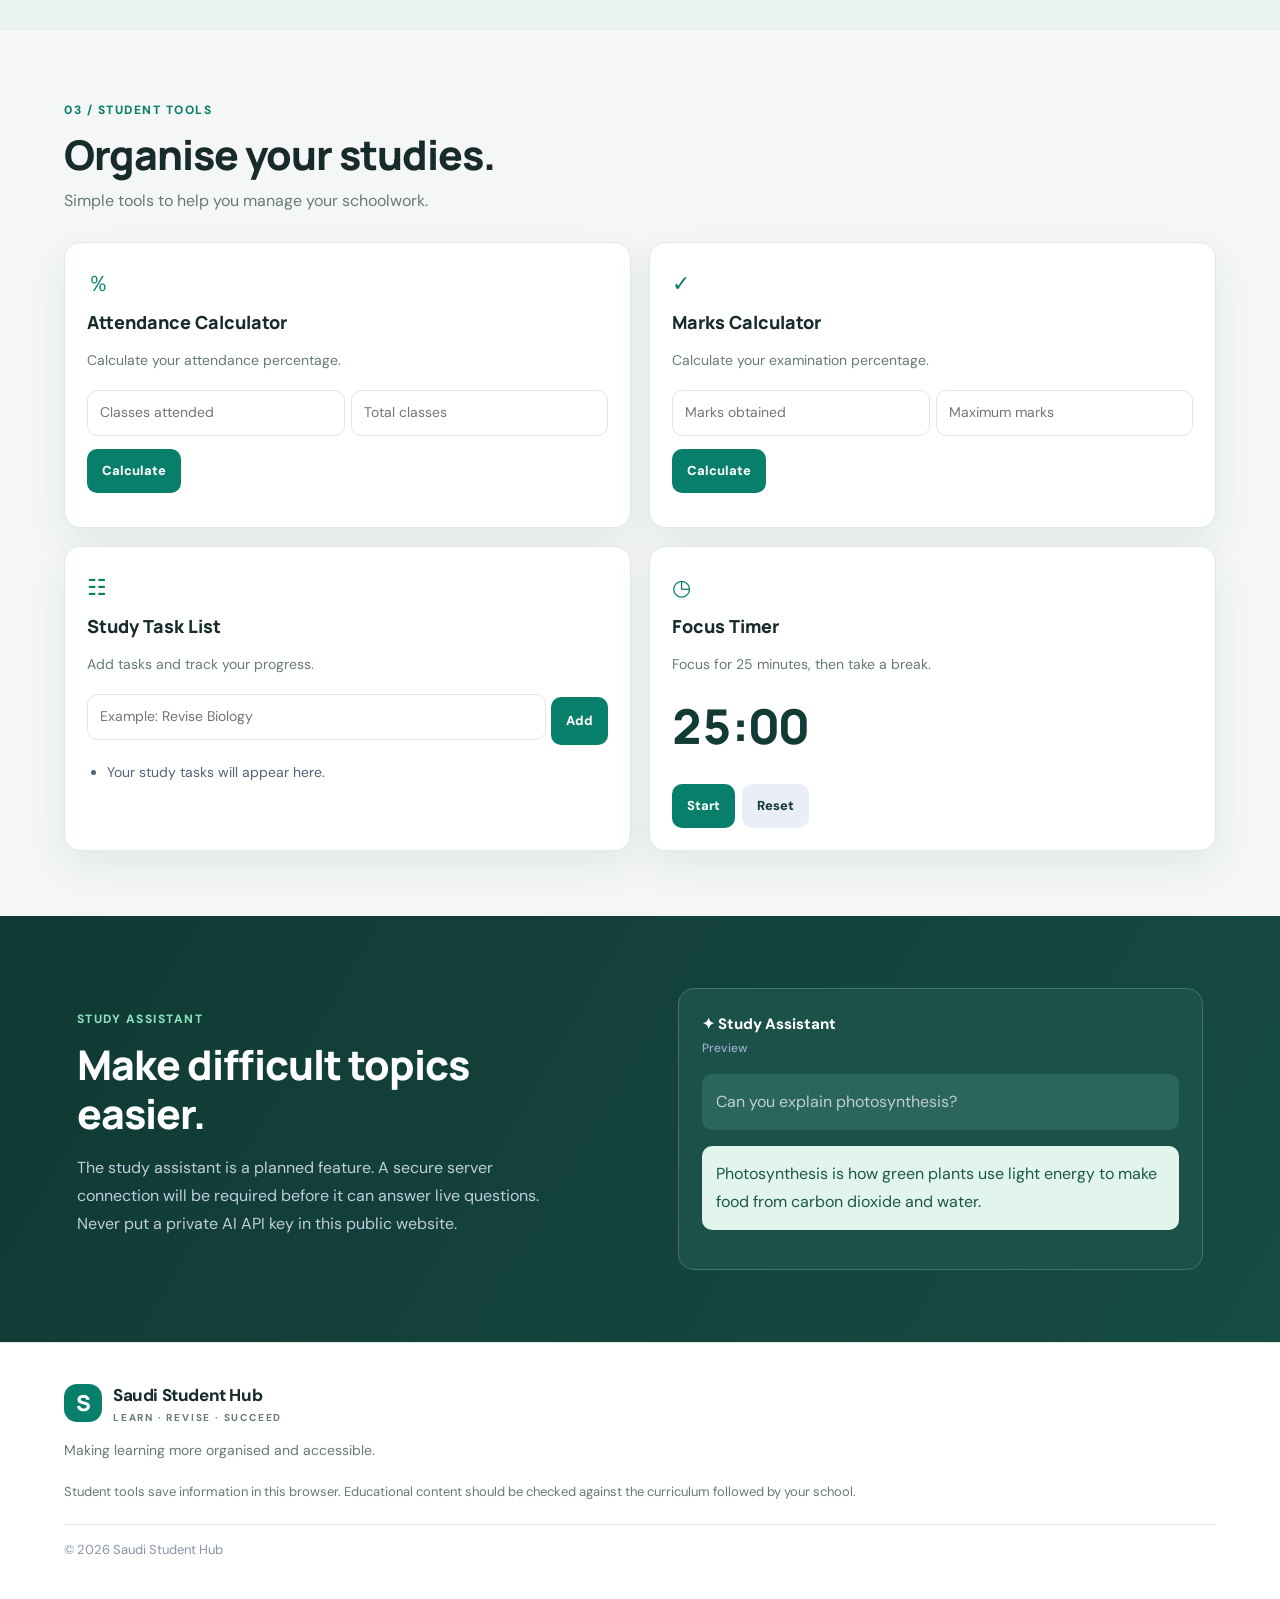
==== commit 44d4ea56: "Add Saudi secondary pathway selector to English page" ====
--- a/index-en.html
+++ b/index-en.html
@@ -100,6 +100,16 @@
           <option>6</option><option>7</option><option>8</option>
           <option>9</option><option>10</option>
           <option selected>11</option><option>12</option>
+        </select>
+      </label>
+      <label id="saudiPathwayLabel" hidden>
+        Saudi secondary pathway
+        <select id="saudiPathwaySelect">
+          <option value="Common First Year">Common First Year</option>
+          <option value="General Pathway">General Pathway</option>
+          <option value="Islamic Studies Pathway">Islamic Studies Pathway</option>
+          <option value="Business Administration Pathway">Business Administration Pathway</option>
+          <option value="Computer Science and Engineering Pathway">Computer Science and Engineering Pathway</option>
         </select>
       </label>
 
--- a/style.css
+++ b/style.css
@@ -176,3 +176,387 @@
 .expanded-notes .revision-list{margin-top:8px}
 html[dir="rtl"] .expanded-notes{direction:rtl;text-align:right}
 html[dir="rtl"] .expanded-notes .notes-grid,html[dir="rtl"] .expanded-notes .revision-list{direction:ltr;text-align:left}
+
+/* =========================================
+   SAUDI STUDENT HUB — RESPONSIVE DESIGN UPDATE
+   ========================================= */
+
+:root {
+  --hub-radius: 16px;
+  --hub-accent: #3867df;
+}
+
+html {
+  scroll-padding-top: 90px;
+}
+
+body {
+  overflow-x: hidden;
+}
+
+button, a, input, select {
+  transition: all 0.2s ease;
+}
+
+button:focus-visible,
+a:focus-visible,
+input:focus-visible,
+select:focus-visible {
+  outline: 3px solid #82a6ff;
+  outline-offset: 3px;
+}
+
+/* Cleaner section spacing */
+.section {
+  padding-top: 65px;
+  padding-bottom: 65px;
+}
+
+.section-title {
+  margin-bottom: 28px;
+}
+
+.section-title h2 {
+  letter-spacing: -1px;
+}
+
+/* Selection controls */
+.selector-panel {
+  border: 1px solid var(--line);
+  border-radius: var(--hub-radius);
+  box-shadow: var(--shadow);
+  gap: 18px;
+}
+
+.selector-panel label {
+  font-weight: 700;
+  color: var(--ink);
+}
+
+.selector-panel select,
+.tool-card input {
+  min-width: 0;
+  width: 100%;
+  min-height: 44px;
+  padding: 10px 12px;
+  border: 1px solid var(--line);
+  border-radius: 10px;
+  background: var(--surface);
+  color: var(--ink);
+}
+
+/* Lesson library */
+.learning-layout {
+  align-items: start;
+  gap: 22px;
+}
+
+.chapter-panel,
+.chapter-area,
+.tool-card,
+.practice-card {
+  border: 1px solid var(--line);
+  border-radius: var(--hub-radius);
+  background: var(--surface);
+  box-shadow: var(--shadow);
+}
+
+.chapter-panel {
+  overflow: hidden;
+}
+
+.chapter-area {
+  min-width: 0;
+  padding: 25px;
+}
+
+.chapter-area h2,
+.chapter-area h3 {
+  line-height: 1.3;
+}
+
+.chapter-area p {
+  line-height: 1.75;
+}
+
+.chapter-list button,
+.chapter-panel button {
+  width: 100%;
+  text-align: left;
+}
+
+/* Embedded videos */
+.video-card {
+  width: 100%;
+  overflow: hidden;
+  border-radius: 14px;
+}
+
+.video-frame {
+  display: block;
+  width: 100%;
+  aspect-ratio: 16 / 9;
+  min-height: 220px;
+  border: 0;
+  border-radius: 14px;
+  background: #101827;
+}
+
+/* Notes and revision */
+.expanded-notes,
+.notes-grid {
+  min-width: 0;
+}
+
+.expanded-notes h3 {
+  margin-top: 28px;
+  margin-bottom: 14px;
+}
+
+.note {
+  padding: 16px;
+  margin-bottom: 12px;
+  border: 1px solid var(--line);
+  border-radius: 12px;
+  background: var(--surface);
+}
+
+.note p {
+  margin-bottom: 0;
+}
+
+.revision-list {
+  padding-left: 22px;
+  line-height: 1.8;
+}
+
+/* Practice and tools */
+.practice-grid,
+.tools-grid {
+  align-items: stretch;
+}
+
+.practice-card,
+.tool-card {
+  min-width: 0;
+  padding: 22px;
+}
+
+.tool-card input {
+  margin: 5px 0;
+}
+
+.tool-card output {
+  display: block;
+  margin-top: 12px;
+  font-weight: 800;
+  color: var(--hub-accent);
+}
+
+#timer {
+  margin: 18px 0;
+  font-size: clamp(32px, 5vw, 48px);
+  font-weight: 800;
+  font-variant-numeric: tabular-nums;
+}
+
+#taskList {
+  padding-left: 20px;
+  line-height: 1.9;
+  overflow-wrap: anywhere;
+}
+
+/* Quiz */
+.quiz-area {
+  margin-top: 24px;
+  border-radius: var(--hub-radius);
+}
+
+.quiz-option {
+  display: block;
+  width: 100%;
+  margin: 9px 0;
+  padding: 13px;
+  border: 1px solid var(--line);
+  border-radius: 10px;
+  background: var(--surface);
+  color: var(--ink);
+  text-align: left;
+  cursor: pointer;
+}
+
+.quiz-option:hover:not(:disabled) {
+  border-color: var(--hub-accent);
+  transform: translateY(-1px);
+}
+
+.quiz-option:disabled {
+  cursor: default;
+}
+
+.quiz-option.correct {
+  border-color: #239c70;
+}
+
+.quiz-option.wrong {
+  border-color: #d65353;
+}
+
+/* Footer */
+footer {
+  overflow-wrap: anywhere;
+}
+
+footer small {
+  line-height: 1.7;
+}
+
+/* Mobile and tablet layout */
+@media (max-width: 900px) {
+  .topbar {
+    height: auto;
+    min-height: 70px;
+    padding: 12px 20px;
+    flex-wrap: wrap;
+    gap: 12px;
+  }
+
+  .topbar nav {
+    order: 3;
+    width: 100%;
+    justify-content: center;
+    gap: 20px;
+    flex-wrap: wrap;
+  }
+
+  .hero {
+    grid-template-columns: 1fr;
+    padding: 55px 25px;
+  }
+
+  .hero-art {
+    min-height: 280px;
+  }
+
+  .learning-layout {
+    grid-template-columns: 1fr;
+  }
+
+  .chapter-panel {
+    width: 100%;
+  }
+
+  .selector-panel {
+    grid-template-columns: repeat(2, minmax(0, 1fr));
+  }
+}
+
+@media (max-width: 600px) {
+  .topbar {
+    padding: 12px 14px;
+  }
+
+  .topbar nav {
+    gap: 12px;
+    font-size: 12px;
+  }
+
+  .top-actions {
+    gap: 7px;
+  }
+
+  .primary-link {
+    padding: 9px 10px;
+    font-size: 11px;
+  }
+
+  .hero {
+    padding: 42px 18px;
+  }
+
+  .hero h1 {
+    font-size: clamp(38px, 11vw, 54px);
+    letter-spacing: -2px;
+  }
+
+  .hero-meta {
+    gap: 10px;
+  }
+
+  .stats {
+    grid-template-columns: repeat(2, 1fr);
+  }
+
+  .section {
+    padding: 42px 17px;
+  }
+
+  .selector-panel {
+    grid-template-columns: 1fr;
+  }
+
+  .chapter-area {
+    padding: 17px;
+  }
+
+  .practice-grid,
+  .tools-grid {
+    grid-template-columns: 1fr;
+  }
+
+  .two-inputs {
+    grid-template-columns: 1fr;
+  }
+
+  .video-frame {
+    min-height: 190px;
+  }
+
+  .assistant {
+    grid-template-columns: 1fr;
+    gap: 20px;
+  }
+
+  footer {
+    padding: 30px 18px;
+  }
+}
+
+/* Dark mode readability */
+body.dark {
+  --bg: #101827;
+  --surface: #18243a;
+  --ink: #edf2ff;
+  --muted: #a8b5ca;
+  --line: #30405a;
+  --navy: #dce7ff;
+  --shadow: 0 15px 40px rgba(0,0,0,.18);
+}
+
+body.dark .topbar {
+  background: rgba(16,24,39,.96);
+}
+
+body.dark .icon-btn,
+body.dark .selector-panel select,
+body.dark .tool-card input,
+body.dark .quiz-option {
+  background: var(--surface);
+  color: var(--ink);
+  border-color: var(--line);
+}
+
+body.dark .hero {
+  background: linear-gradient(120deg, #101827, #172642);
+}
+
+body.dark .hero h1,
+body.dark .chapter-area h2,
+body.dark .chapter-area h3 {
+  color: var(--ink);
+}
+
+body.dark .secondary {
+  background: #263750;
+  color: #edf2ff;
+}
